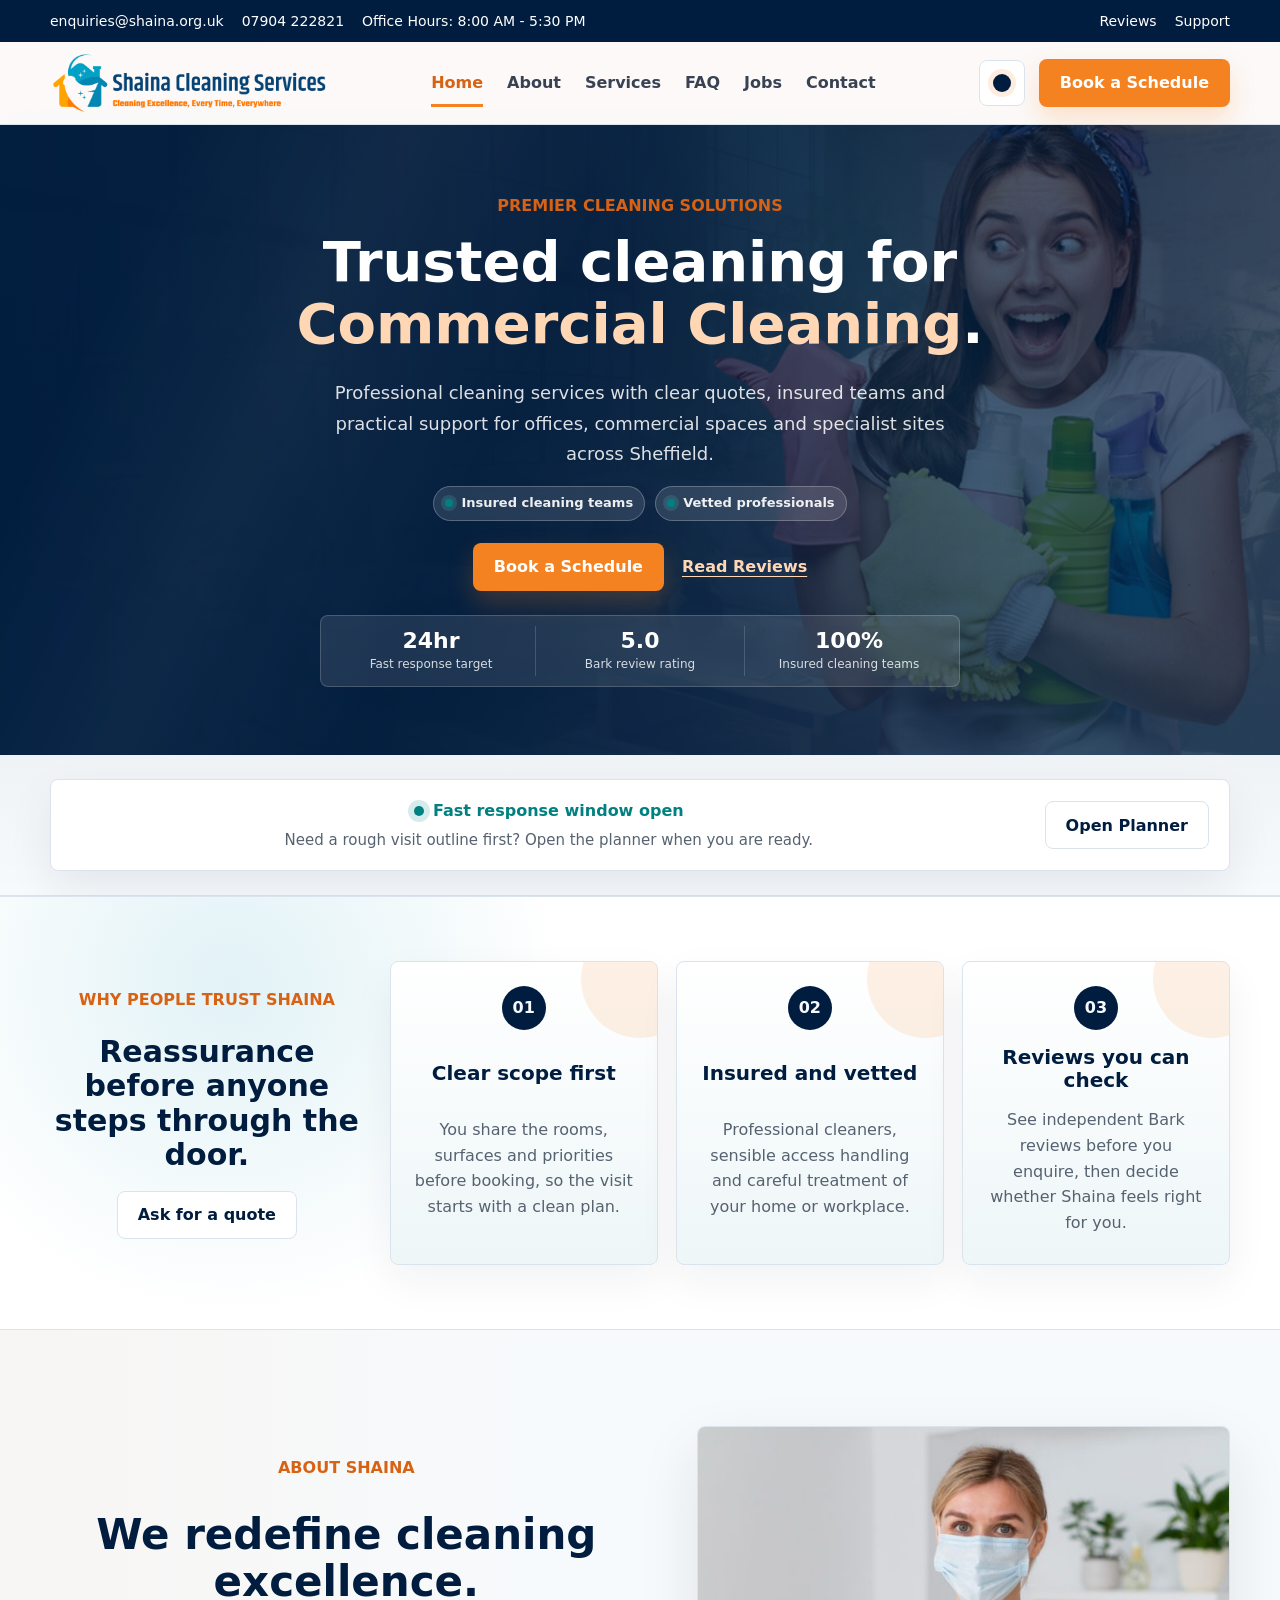
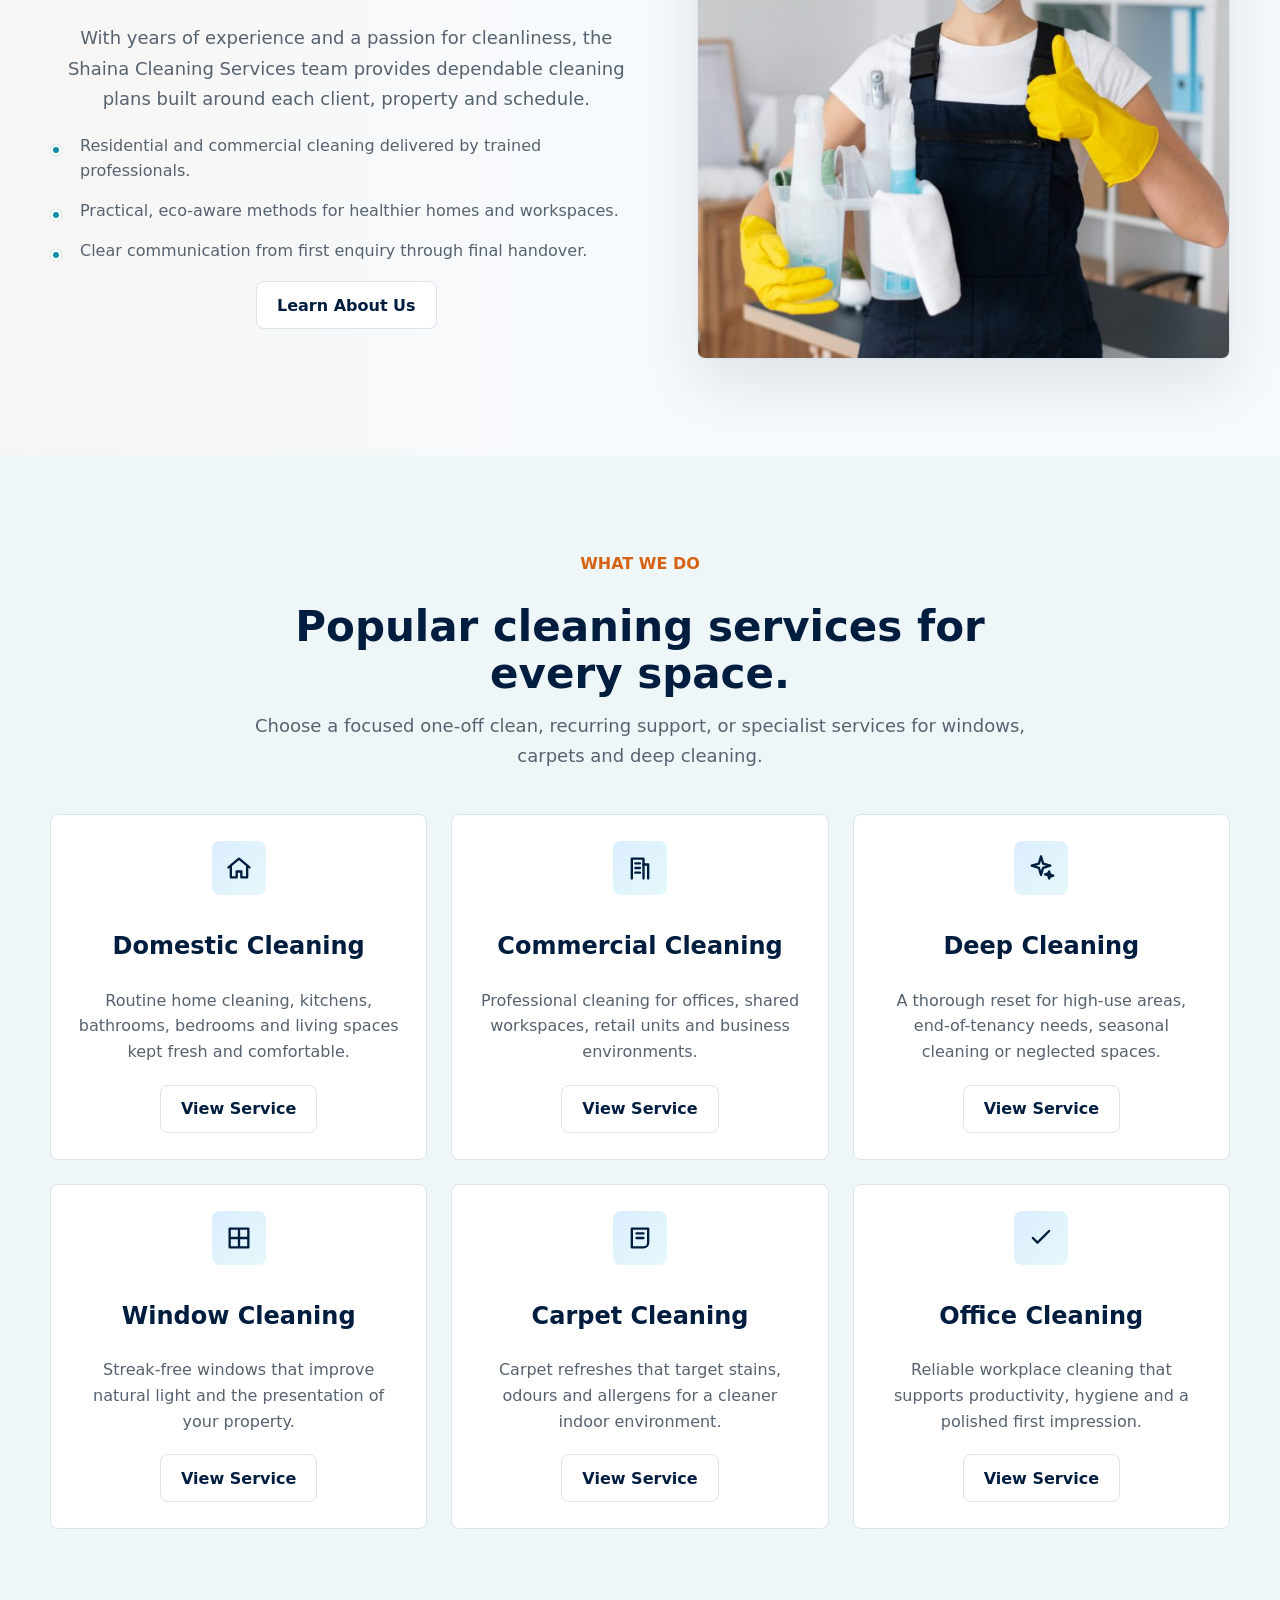
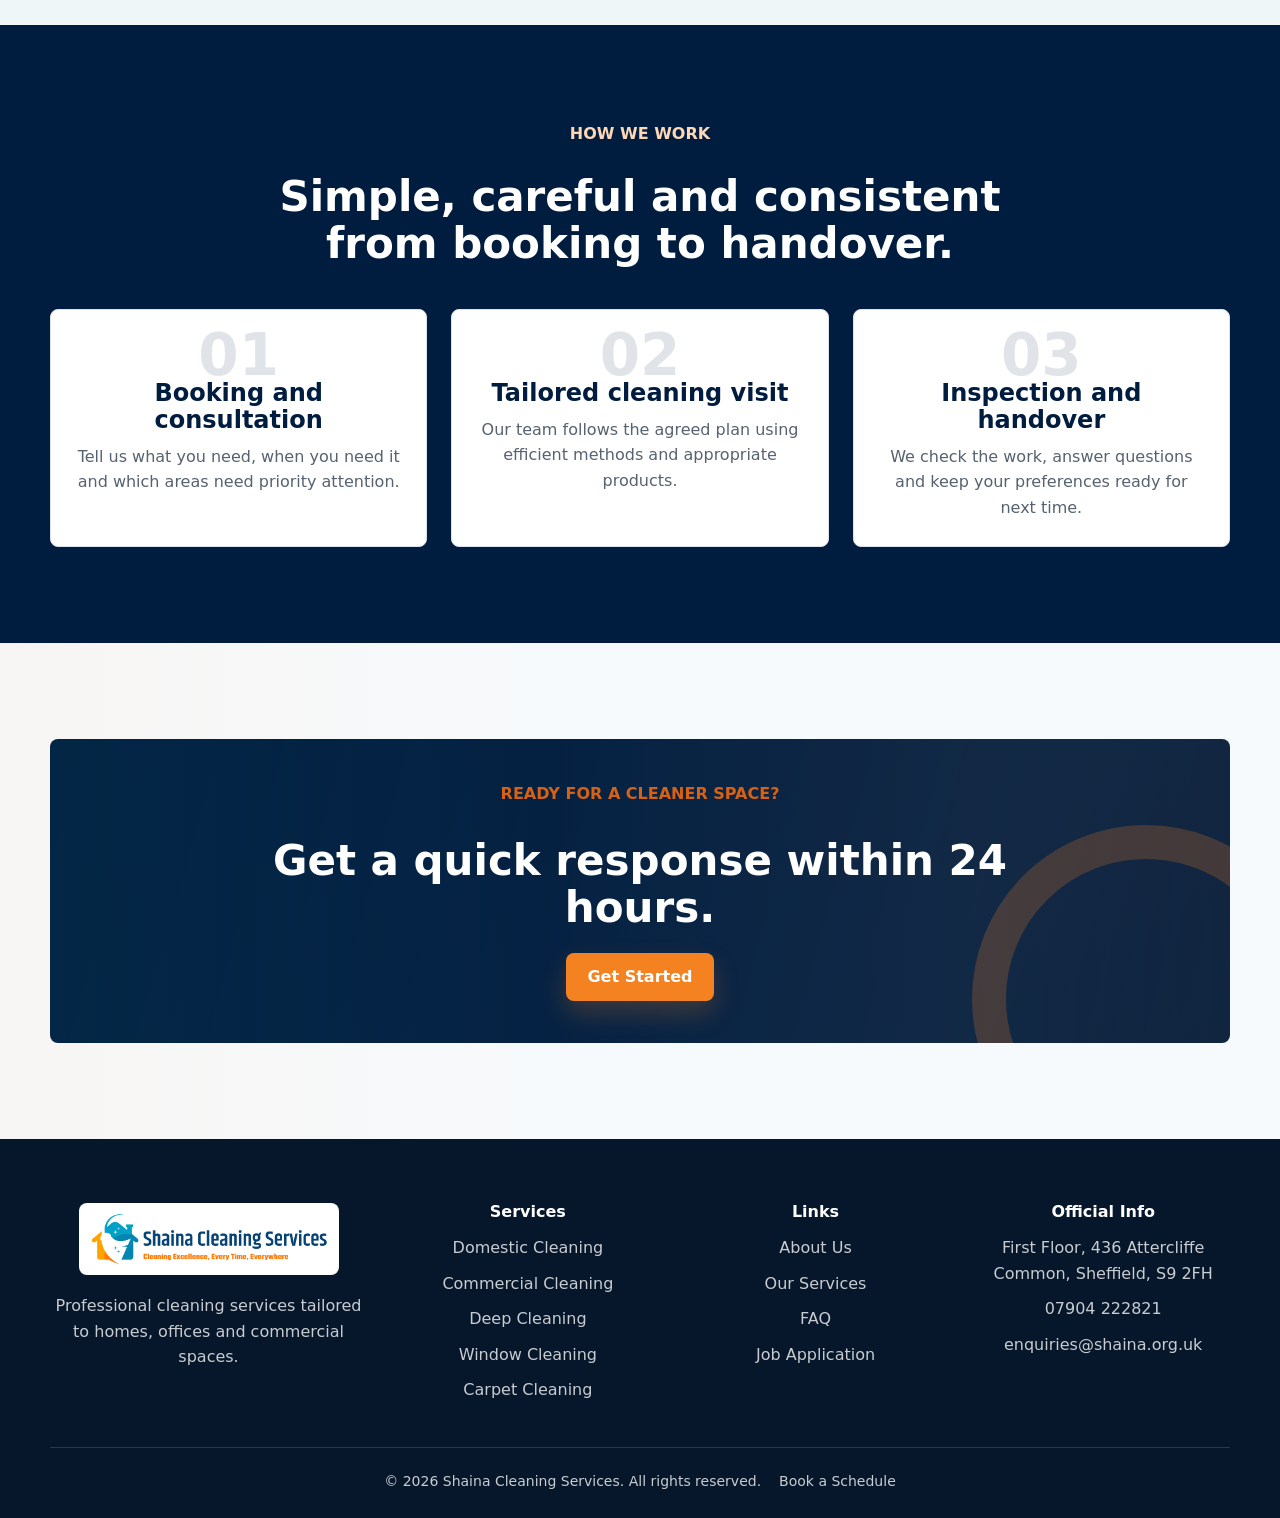
==== index.html @ a5ba9963 "Update homepage copy and theme default" ====
<!doctype html>
<html lang="en">
  <head>
    <meta charset="utf-8">
    <meta name="viewport" content="width=device-width, initial-scale=1">
    <title>Shaina Cleaning Services | Cleaning Excellence, Every Time</title>
    <meta name="description" content="Professional residential and commercial cleaning services in Sheffield, including domestic, deep, carpet, window and office cleaning.">
    <link rel="icon" href="assets/img/shaina-logo.png">
    <link rel="stylesheet" href="assets/css/styles.css?v=13">
  </head>
  <body>
    <a class="skip-link" href="#main">Skip to content</a>
    <div class="scroll-progress" data-scroll-progress aria-hidden="true"></div>

    <div class="site-topbar">
      <div class="container topbar-inner">
        <ul class="topbar-list" aria-label="Contact details">
          <li><a href="mailto:enquiries@shaina.org.uk">enquiries@shaina.org.uk</a></li>
          <li><a href="tel:+447904222821">07904 222821</a></li>
          <li>Office Hours: 8:00 AM - 5:30 PM</li>
        </ul>
        <ul class="topbar-list" aria-label="Helpful links">
          <li><a href="https://www.bark.com/en/gb/company/shaina-cleaning-service/klVMV/?show_reviews=true">Reviews</a></li>
          <li><a href="contact.html#booking">Support</a></li>
        </ul>
      </div>
    </div>

    <header class="site-header">
      <div class="container nav-shell">
        <a class="brand" href="index.html" aria-label="Shaina Cleaning Services home">
          <img src="assets/img/shaina-logo.png" width="1600" height="347" alt="Shaina Cleaning Services">
        </a>
        <nav aria-label="Primary navigation">
          <ul class="nav-links">
            <li><a class="nav-link" data-nav-link href="index.html">Home</a></li>
            <li><a class="nav-link" data-nav-link href="about.html">About</a></li>
            <li><a class="nav-link" data-nav-link href="services.html">Services</a></li>
            <li><a class="nav-link" data-nav-link href="faq.html">FAQ</a></li>
            <li><a class="nav-link" data-nav-link href="job-application.html">Jobs</a></li>
            <li><a class="nav-link" data-nav-link href="contact.html">Contact</a></li>
          </ul>
        </nav>
        <div class="nav-actions">
          <button class="theme-toggle" type="button" data-theme-toggle aria-label="Use dark mode" aria-pressed="false"></button>
          <a class="button button-primary" href="contact.html#booking">Book a Schedule</a>
          <button class="menu-toggle" type="button" data-menu-toggle aria-expanded="false" aria-controls="mobile-nav" aria-label="Open menu">
            <span class="menu-lines" aria-hidden="true"></span>
          </button>
        </div>
      </div>
      <div class="mobile-panel" id="mobile-nav" data-mobile-panel>
        <div class="container">
          <nav aria-label="Mobile navigation">
            <a class="nav-link" data-nav-link href="index.html">Home</a>
            <a class="nav-link" data-nav-link href="about.html">About</a>
            <a class="nav-link" data-nav-link href="services.html">Services</a>
            <a class="nav-link" data-nav-link href="faq.html">FAQ</a>
            <a class="nav-link" data-nav-link href="job-application.html">Jobs</a>
            <a class="nav-link" data-nav-link href="contact.html">Contact</a>
            <button class="theme-toggle" type="button" data-theme-toggle aria-label="Use dark mode" aria-pressed="false"></button>
            <a class="button button-primary button-full" href="contact.html#booking">Book a Schedule</a>
          </nav>
        </div>
      </div>
    </header>

    <main id="main">
      <section class="hero">
        <div class="hero-media" aria-hidden="true">
          <img src="assets/img/hero-cleaning.png" width="1000" height="667" alt="">
        </div>
        <div class="container">
          <div class="hero-content" data-reveal>
            <p class="eyebrow">Premier cleaning solutions</p>
            <h1>Trusted cleaning for <span class="rotating-line"><span class="rotating-word" data-rotating-word>Offices</span>.</span></h1>
            <p class="lead">Professional cleaning services with clear quotes, insured teams and practical support for offices, commercial spaces and specialist sites across Sheffield.</p>
            <div class="trust-chips" aria-label="Trust highlights">
              <span>Insured cleaning teams</span>
              <span>Vetted professionals</span>
              <span>Local Sheffield office</span>
            </div>
            <div class="hero-actions">
              <a class="button button-primary" href="contact.html#booking">Book a Schedule</a>
              <a class="button button-outline" href="https://www.bark.com/en/gb/company/shaina-cleaning-service/klVMV/?show_reviews=true">Read Reviews</a>
            </div>
            <div class="hero-metrics" aria-label="Shaina highlights">
              <div class="metric">
                <strong data-count-to="24" data-count-suffix="hr">24hr</strong>
                <span>Fast response target</span>
              </div>
              <div class="metric">
                <strong data-count-to="5" data-count-decimals="1">5.0</strong>
                <span>Bark review rating</span>
              </div>
              <div class="metric">
                <strong data-count-to="100" data-count-suffix="%">100%</strong>
                <span>Insured cleaning teams</span>
              </div>
            </div>
          </div>
        </div>
      </section>

      <section class="availability-strip" aria-label="Live availability">
        <div class="container">
          <div class="availability-card">
            <div class="availability-copy">
              <strong class="live-badge">Fast response window open</strong>
              <p>Need a rough visit outline first? Open the planner when you are ready.</p>
            </div>
            <button class="button button-secondary availability-action" type="button" data-planner-open>Open Planner</button>
          </div>
        </div>
      </section>

      <div class="planner-overlay" data-planner-overlay hidden></div>
      <aside class="planner-drawer" data-planner-panel hidden aria-label="Cleaning plan estimator" aria-modal="true" role="dialog">
        <div class="planner-drawer-header">
          <div>
            <p class="eyebrow">Planning drawer</p>
            <h2>Build your cleaning plan</h2>
          </div>
          <button class="planner-close" type="button" data-planner-close aria-label="Close planner"></button>
        </div>
        <p class="lead">Adjust the options and get an instant visit outline before sending a quote request.</p>
        <div class="planner-card" data-estimator>
          <div class="planner-form">
            <div class="planner-row">
              <label for="hero-plan-service">Service</label>
              <select id="hero-plan-service" data-plan-service>
                <option value="domestic">Domestic cleaning</option>
                <option value="commercial">Commercial cleaning</option>
                <option value="deep">Deep cleaning</option>
                <option value="carpet">Carpet cleaning</option>
                <option value="window">Window cleaning</option>
              </select>
            </div>
            <div class="planner-row">
              <label for="hero-plan-property">Property</label>
              <select id="hero-plan-property" data-plan-property>
                <option value="home">Home</option>
                <option value="office">Office</option>
                <option value="commercial">Commercial site</option>
              </select>
            </div>
            <div class="planner-row">
              <div class="range-line">
                <label for="hero-plan-rooms">Rooms or zones</label>
                <output data-plan-room-output for="hero-plan-rooms">4</output>
              </div>
              <input id="hero-plan-rooms" data-plan-rooms type="range" min="1" max="12" value="4">
            </div>
            <div class="planner-row">
              <label for="hero-plan-frequency">Frequency</label>
              <select id="hero-plan-frequency" data-plan-frequency>
                <option value="one-off">One-off</option>
                <option value="weekly">Weekly</option>
                <option value="fortnightly">Fortnightly</option>
                <option value="monthly">Monthly</option>
              </select>
            </div>
          </div>
          <div class="planner-output" data-plan-output>
            <strong data-plan-title>Domestic reset</strong>
            <span data-plan-time>4 hour visit</span>
            <span data-plan-team>1 cleaner recommended</span>
            <div class="planner-tags" data-plan-tags></div>
          </div>
        </div>
        <a class="button button-primary button-full" href="contact.html#booking">Use This Plan</a>
      </aside>

      <section class="section-tight confidence-band" aria-label="Service confidence">
        <div class="container confidence-grid">
          <div class="confidence-intro">
            <p class="eyebrow">Why people trust Shaina</p>
            <h2>Reassurance before anyone steps through the door.</h2>
            <a class="button button-secondary" href="contact.html#booking">Ask for a quote</a>
          </div>
          <article class="confidence-card">
            <span>01</span>
            <h3>Clear scope first</h3>
            <p>You share the rooms, surfaces and priorities before booking, so the visit starts with a clean plan.</p>
          </article>
          <article class="confidence-card">
            <span>02</span>
            <h3>Insured and vetted</h3>
            <p>Professional cleaners, sensible access handling and careful treatment of your home or workplace.</p>
          </article>
          <article class="confidence-card">
            <span>03</span>
            <h3>Reviews you can check</h3>
            <p>See independent Bark reviews before you enquire, then decide whether Shaina feels right for you.</p>
          </article>
        </div>
      </section>

      <section class="section">
        <div class="container split">
          <div class="stack" data-reveal>
            <p class="eyebrow">About Shaina</p>
            <h2>We redefine cleaning excellence.</h2>
            <p class="lead">With years of experience and a passion for cleanliness, the Shaina Cleaning Services team provides dependable cleaning plans built around each client, property and schedule.</p>
            <ul class="content-list">
              <li>Residential and commercial cleaning delivered by trained professionals.</li>
              <li>Practical, eco-aware methods for healthier homes and workspaces.</li>
              <li>Clear communication from first enquiry through final handover.</li>
            </ul>
            <div>
              <a class="button button-secondary" href="about.html">Learn About Us</a>
            </div>
          </div>
          <div class="media-frame" data-reveal>
            <img src="assets/img/office-cleaning.png" width="650" height="650" loading="lazy" alt="Professional cleaner preparing a bright office space">
          </div>
        </div>
      </section>

      <section class="section surface-muted" id="services">
        <div class="container">
          <div class="section-heading center" data-reveal>
            <p class="eyebrow">What we do</p>
            <h2>Popular cleaning services for every space.</h2>
            <p class="lead">Choose a focused one-off clean, recurring support, or specialist services for windows, carpets and deep cleaning.</p>
          </div>
          <div class="grid grid-3">
            <article class="card service-card" data-reveal>
              <span class="icon-tile" aria-hidden="true"><svg><use href="assets/img/icons.svg#icon-home"></use></svg></span>
              <h3>Domestic Cleaning</h3>
              <p>Routine home cleaning, kitchens, bathrooms, bedrooms and living spaces kept fresh and comfortable.</p>
              <a class="button button-secondary" href="services.html#domestic">View Service</a>
            </article>
            <article class="card service-card" data-reveal>
              <span class="icon-tile" aria-hidden="true"><svg><use href="assets/img/icons.svg#icon-office"></use></svg></span>
              <h3>Commercial Cleaning</h3>
              <p>Professional cleaning for offices, shared workspaces, retail units and business environments.</p>
              <a class="button button-secondary" href="services.html#commercial">View Service</a>
            </article>
            <article class="card service-card" data-reveal>
              <span class="icon-tile" aria-hidden="true"><svg><use href="assets/img/icons.svg#icon-spark"></use></svg></span>
              <h3>Deep Cleaning</h3>
              <p>A thorough reset for high-use areas, end-of-tenancy needs, seasonal cleaning or neglected spaces.</p>
              <a class="button button-secondary" href="services.html#deep">View Service</a>
            </article>
            <article class="card service-card" data-reveal>
              <span class="icon-tile" aria-hidden="true"><svg><use href="assets/img/icons.svg#icon-window"></use></svg></span>
              <h3>Window Cleaning</h3>
              <p>Streak-free windows that improve natural light and the presentation of your property.</p>
              <a class="button button-secondary" href="services.html#window">View Service</a>
            </article>
            <article class="card service-card" data-reveal>
              <span class="icon-tile" aria-hidden="true"><svg><use href="assets/img/icons.svg#icon-carpet"></use></svg></span>
              <h3>Carpet Cleaning</h3>
              <p>Carpet refreshes that target stains, odours and allergens for a cleaner indoor environment.</p>
              <a class="button button-secondary" href="services.html#carpet">View Service</a>
            </article>
            <article class="card service-card" data-reveal>
              <span class="icon-tile" aria-hidden="true"><svg><use href="assets/img/icons.svg#icon-check"></use></svg></span>
              <h3>Office Cleaning</h3>
              <p>Reliable workplace cleaning that supports productivity, hygiene and a polished first impression.</p>
              <a class="button button-secondary" href="services.html#office">View Service</a>
            </article>
          </div>
        </div>
      </section>

      <section class="section surface-navy">
        <div class="container">
          <div class="section-heading" data-reveal>
            <p class="eyebrow">How we work</p>
            <h2>Simple, careful and consistent from booking to handover.</h2>
          </div>
          <div class="grid grid-3 steps">
            <article class="card step" data-reveal>
              <h3>Booking and consultation</h3>
              <p>Tell us what you need, when you need it and which areas need priority attention.</p>
            </article>
            <article class="card step" data-reveal>
              <h3>Tailored cleaning visit</h3>
              <p>Our team follows the agreed plan using efficient methods and appropriate products.</p>
            </article>
            <article class="card step" data-reveal>
              <h3>Inspection and handover</h3>
              <p>We check the work, answer questions and keep your preferences ready for next time.</p>
            </article>
          </div>
        </div>
      </section>

      <section class="section">
        <div class="container">
          <div class="cta-strip" data-reveal>
            <div class="cta-content">
              <div class="stack">
                <p class="eyebrow">Ready for a cleaner space?</p>
                <h2>Get a quick response within 24 hours.</h2>
              </div>
              <a class="button button-primary" href="contact.html#booking">Get Started</a>
            </div>
          </div>
        </div>
      </section>
    </main>

    <footer class="site-footer">
      <div class="container">
        <div class="footer-grid">
          <div>
            <img class="footer-logo" src="assets/img/shaina-logo.png" width="1600" height="347" loading="lazy" alt="Shaina Cleaning Services">
            <p>Professional cleaning services tailored to homes, offices and commercial spaces.</p>
          </div>
          <div>
            <h2 class="footer-title">Services</h2>
            <ul class="footer-list">
              <li><a href="services.html#domestic">Domestic Cleaning</a></li>
              <li><a href="services.html#commercial">Commercial Cleaning</a></li>
              <li><a href="services.html#deep">Deep Cleaning</a></li>
              <li><a href="services.html#window">Window Cleaning</a></li>
              <li><a href="services.html#carpet">Carpet Cleaning</a></li>
            </ul>
          </div>
          <div>
            <h2 class="footer-title">Links</h2>
            <ul class="footer-list">
              <li><a href="about.html">About Us</a></li>
              <li><a href="services.html">Our Services</a></li>
              <li><a href="faq.html">FAQ</a></li>
              <li><a href="job-application.html">Job Application</a></li>
            </ul>
          </div>
          <div>
            <h2 class="footer-title">Official Info</h2>
            <ul class="footer-list">
              <li>First Floor, 436 Attercliffe Common, Sheffield, S9 2FH</li>
              <li><a href="tel:+447904222821">07904 222821</a></li>
              <li><a href="mailto:enquiries@shaina.org.uk">enquiries@shaina.org.uk</a></li>
            </ul>
          </div>
        </div>
        <div class="footer-bottom">
          <span>&copy; 2026 Shaina Cleaning Services. All rights reserved.</span>
          <a href="contact.html#booking">Book a Schedule</a>
        </div>
      </div>
    </footer>

    <script src="assets/js/main.js?v=9" defer></script>
  </body>
</html>
---- assets/css/styles.css ----
:root {
  --navy: #001d3f;
  --navy-soft: #0a3769;
  --ink: #1c1b1b;
  --muted: #566270;
  --line: #dbe4ec;
  --surface: #f7fafc;
  --surface-strong: #ffffff;
  --surface-muted: #eef6f8;
  --blue-tint: #dceeff;
  --teal: #0d8fa8;
  --teal-soft: #e5f8fa;
  --orange: #f58220;
  --orange-dark: #d86213;
  --orange-soft: #fff0e3;
  --success: #008080;
  --shadow: 0 24px 60px rgba(0, 29, 63, 0.1);
  --shadow-strong: 0 34px 90px rgba(0, 29, 63, 0.16);
  --max: 1180px;
  --radius: 8px;
  --header: 82px;
}

html[data-theme="dark"] {
  color-scheme: dark;
  --navy: #dbe8ff;
  --navy-soft: #9ec7ff;
  --ink: #eef4ff;
  --muted: #b7c3d3;
  --line: rgba(255, 255, 255, 0.16);
  --surface: #08111f;
  --surface-strong: #0f1b2d;
  --surface-muted: #101d31;
  --blue-tint: #183c61;
  --teal: #38c7dc;
  --teal-soft: rgba(56, 199, 220, 0.12);
  --orange: #ff963c;
  --orange-dark: #ffb067;
  --orange-soft: rgba(255, 150, 60, 0.12);
  --success: #4ad6ca;
  --shadow: 0 24px 70px rgba(0, 0, 0, 0.28);
  --shadow-strong: 0 34px 100px rgba(0, 0, 0, 0.42);
}

html[data-theme="dark"] .site-topbar,
html[data-theme="dark"] .surface-navy,
html[data-theme="dark"] .page-hero,
html[data-theme="dark"] .button:not(.button-primary):not(.button-outline):not(.button-secondary),
html[data-theme="dark"] .filter-button.is-active {
  background: #06172b;
  color: #fff;
}

html[data-theme="dark"] .nav-link {
  color: #c7d3e4;
}

* {
  box-sizing: border-box;
}

html {
  scroll-behavior: smooth;
}

body {
  margin: 0;
  background:
    linear-gradient(180deg, rgba(13, 143, 168, 0.07), transparent 320px),
    linear-gradient(90deg, rgba(245, 130, 32, 0.04), transparent 42%),
    var(--surface);
  color: var(--ink);
  font-family: Inter, ui-sans-serif, system-ui, -apple-system, BlinkMacSystemFont, "Segoe UI", sans-serif;
  font-size: 16px;
  line-height: 1.6;
}

body.menu-open {
  overflow: hidden;
}

img,
svg {
  display: block;
  max-width: 100%;
}

a {
  color: inherit;
  text-decoration: none;
}

button,
input,
select,
textarea {
  font: inherit;
}

:focus-visible {
  outline: 3px solid rgba(245, 130, 32, 0.55);
  outline-offset: 3px;
}

.skip-link {
  position: fixed;
  left: 18px;
  top: 14px;
  z-index: 1000;
  transform: translateY(-140%);
  background: var(--orange);
  color: #fff;
  padding: 10px 14px;
  border-radius: var(--radius);
  font-weight: 800;
}

.skip-link:focus {
  transform: translateY(0);
}

.scroll-progress {
  position: fixed;
  inset: 0 auto auto 0;
  z-index: 1100;
  width: 100%;
  height: 4px;
  background: linear-gradient(90deg, var(--orange), var(--teal));
  transform: scaleX(0);
  transform-origin: left center;
  pointer-events: none;
}

@keyframes ambient-drift {
  0% {
    transform: translate3d(-4%, -2%, 0) rotate(-1deg);
  }

  100% {
    transform: translate3d(4%, 2%, 0) rotate(1deg);
  }
}

@keyframes soft-scan {
  0% {
    background-position: 0 0, 0 0;
  }

  100% {
    background-position: 0 0, 100% 0;
  }
}

.container {
  width: min(100% - 40px, var(--max));
  margin-inline: auto;
}

.section {
  padding: 96px 0;
}

.section-tight {
  padding: 64px 0;
}

.surface-muted {
  background: var(--surface-muted);
}

.surface-navy {
  background: var(--navy);
  color: #fff;
}

.eyebrow {
  margin: 0 0 12px;
  color: var(--orange-dark);
  font-weight: 800;
  text-transform: uppercase;
}

.surface-navy .eyebrow {
  color: #ffd7b4;
}

h1,
h2,
h3,
h4 {
  margin: 0;
  color: var(--navy);
  font-family: "Hanken Grotesk", Inter, ui-sans-serif, system-ui, sans-serif;
  line-height: 1.12;
  letter-spacing: 0;
}

.surface-navy h1,
.surface-navy h2,
.surface-navy h3,
.surface-navy h4,
.hero h1 {
  color: #fff;
}

h1 {
  font-size: 56px;
  font-weight: 800;
}

h2 {
  font-size: 42px;
  font-weight: 800;
}

h3 {
  font-size: 24px;
  font-weight: 800;
}

h4 {
  font-size: 19px;
  font-weight: 800;
}

p {
  margin: 0;
}

.lead {
  color: var(--muted);
  font-size: 18px;
  line-height: 1.7;
}

.surface-navy .lead,
.hero .lead {
  color: rgba(255, 255, 255, 0.86);
}

.site-topbar {
  background: var(--navy);
  color: #fff;
  font-size: 14px;
}

.topbar-inner {
  display: flex;
  justify-content: space-between;
  gap: 20px;
  min-height: 42px;
  align-items: center;
}

.topbar-list {
  display: flex;
  flex-wrap: wrap;
  gap: 18px;
  padding: 0;
  margin: 0;
  list-style: none;
}

.topbar-list a {
  color: #fff;
}

.site-header {
  position: sticky;
  top: 0;
  z-index: 900;
  background: rgba(252, 249, 248, 0.96);
  border-bottom: 1px solid var(--line);
  backdrop-filter: blur(16px);
  transition: box-shadow 180ms ease, background 180ms ease;
}

html[data-theme="dark"] .site-header {
  background: rgba(8, 17, 31, 0.92);
}

.site-header.is-scrolled {
  box-shadow: 0 18px 45px rgba(0, 29, 63, 0.12);
}

.nav-shell {
  display: flex;
  align-items: center;
  justify-content: space-between;
  min-height: var(--header);
  gap: 22px;
}

.brand {
  display: flex;
  align-items: center;
  min-width: 0;
}

.brand img {
  width: 278px;
  height: auto;
}

.nav-links {
  display: flex;
  align-items: center;
  gap: 24px;
  list-style: none;
  margin: 0;
  padding: 0;
}

.nav-link {
  color: #384253;
  font-weight: 750;
  padding: 12px 0;
  border-bottom: 3px solid transparent;
  transition: color 180ms ease, border-color 180ms ease;
}

.nav-link:hover,
.nav-link[aria-current="page"] {
  color: var(--orange-dark);
  border-color: var(--orange);
}

.nav-actions {
  display: flex;
  align-items: center;
  gap: 14px;
}

.theme-toggle {
  position: relative;
  display: inline-grid;
  width: 46px;
  height: 46px;
  place-items: center;
  border: 1px solid var(--line);
  border-radius: var(--radius);
  background: var(--surface-strong);
  color: var(--navy);
  cursor: pointer;
}

.theme-toggle::before {
  content: "";
  width: 18px;
  height: 18px;
  border-radius: 50%;
  background: currentColor;
  box-shadow: 0 0 0 5px rgba(245, 130, 32, 0.14);
}

html[data-theme="dark"] .theme-toggle::before {
  width: 20px;
  height: 20px;
  background: transparent;
  box-shadow: inset -7px -5px 0 1px currentColor;
}

.menu-toggle {
  display: none;
  width: 46px;
  height: 46px;
  border: 1px solid var(--line);
  border-radius: var(--radius);
  background: var(--surface-strong);
  color: var(--navy);
  align-items: center;
  justify-content: center;
  cursor: pointer;
}

.menu-lines,
.menu-lines::before,
.menu-lines::after {
  display: block;
  width: 20px;
  height: 2px;
  background: currentColor;
  border-radius: 999px;
  transition: transform 180ms ease, opacity 180ms ease;
}

.menu-lines {
  position: relative;
}

.menu-lines::before,
.menu-lines::after {
  content: "";
  position: absolute;
  left: 0;
}

.menu-lines::before {
  top: -7px;
}

.menu-lines::after {
  top: 7px;
}

.menu-toggle[aria-expanded="true"] .menu-lines {
  transform: rotate(45deg);
}

.menu-toggle[aria-expanded="true"] .menu-lines::before {
  transform: translateY(7px) rotate(90deg);
}

.menu-toggle[aria-expanded="true"] .menu-lines::after {
  opacity: 0;
}

.mobile-panel {
  display: none;
  border-top: 1px solid var(--line);
  background: var(--surface-strong);
}

.mobile-panel.is-open {
  display: block;
}

.mobile-panel nav {
  display: grid;
  gap: 6px;
  padding: 18px 0 22px;
}

.mobile-panel .nav-link {
  padding: 12px 4px;
}

.button {
  display: inline-flex;
  min-height: 48px;
  align-items: center;
  justify-content: center;
  gap: 10px;
  padding: 12px 20px;
  border: 1px solid transparent;
  border-radius: var(--radius);
  background: var(--navy);
  color: #fff;
  font-weight: 850;
  line-height: 1.2;
  text-align: center;
  cursor: pointer;
  transition: transform 180ms ease, background 180ms ease, border-color 180ms ease, color 180ms ease;
  white-space: normal;
}

.button:hover {
  transform: translateY(-1px);
}

.button:active {
  transform: translateY(0);
}

.button-primary {
  background: var(--orange);
  color: #fff;
  box-shadow: 0 12px 26px rgba(245, 130, 32, 0.22);
}

.button-primary:hover {
  background: var(--orange-dark);
}

.button-outline {
  background: transparent;
  border-color: rgba(255, 255, 255, 0.5);
  color: #fff;
}

.button-outline:hover {
  background: #fff;
  color: var(--navy);
}

.button-secondary {
  background: var(--surface-strong);
  border-color: var(--line);
  color: var(--navy);
}

.button-secondary:hover {
  border-color: var(--orange);
  background: var(--orange-soft);
  color: var(--orange-dark);
}

.button-full {
  width: 100%;
}

.hero {
  position: relative;
  min-height: 590px;
  display: flex;
  align-items: center;
  overflow: hidden;
  color: #fff;
}

.hero::before {
  content: "";
  position: absolute;
  inset: -18%;
  z-index: 1;
  pointer-events: none;
  background:
    linear-gradient(115deg, transparent 22%, rgba(255, 255, 255, 0.055) 32%, transparent 43%),
    linear-gradient(62deg, transparent 54%, rgba(74, 214, 202, 0.07) 64%, transparent 75%);
  opacity: 0.78;
  mix-blend-mode: screen;
  animation: ambient-drift 18s ease-in-out infinite alternate;
}

.hero-layout {
  position: relative;
  z-index: 2;
  display: grid;
  grid-template-columns: minmax(0, 1fr) minmax(330px, 420px);
  gap: 44px;
  align-items: center;
}

.hero-media {
  position: absolute;
  inset: 0;
  z-index: 0;
}

.hero-media img {
  width: 100%;
  height: 100%;
  object-fit: cover;
}

.hero-media::after {
  content: "";
  position: absolute;
  inset: 0;
  background:
    linear-gradient(90deg, rgba(0, 29, 63, 0.92), rgba(0, 29, 63, 0.72), rgba(0, 29, 63, 0.6)),
    linear-gradient(180deg, rgba(0, 29, 63, 0.08), rgba(0, 29, 63, 0.42));
}

.hero-content {
  position: relative;
  z-index: 2;
  max-width: 690px;
  margin-inline: auto;
  padding: 68px 0;
  text-align: center;
}

.rotating-line {
  display: block;
  min-height: 1.12em;
}

.rotating-word {
  display: inline-block;
  min-width: 17ch;
  color: #ffd7b4;
  text-align: center;
  white-space: nowrap;
}

.hero h1 {
  min-height: 2.24em;
  margin-bottom: 22px;
}

.hero .lead {
  margin: 0 auto 24px;
  max-width: 620px;
}

.trust-chips {
  display: flex;
  flex-wrap: wrap;
  justify-content: center;
  gap: 10px;
  margin: -8px 0 22px;
}

.trust-chips span {
  display: inline-flex;
  align-items: center;
  gap: 8px;
  min-height: 34px;
  border: 1px solid rgba(255, 255, 255, 0.24);
  border-radius: 999px;
  background: rgba(255, 255, 255, 0.12);
  color: rgba(255, 255, 255, 0.92);
  padding: 6px 11px;
  font-size: 13px;
  font-weight: 850;
  backdrop-filter: blur(12px);
}

.trust-chips span::before {
  content: "";
  width: 8px;
  height: 8px;
  border-radius: 50%;
  background: var(--success);
  box-shadow: 0 0 0 4px rgba(74, 214, 202, 0.16);
}

.trust-chips span:nth-child(3) {
  display: none;
}

.hero-actions {
  display: flex;
  flex-wrap: wrap;
  align-items: center;
  justify-content: center;
  width: fit-content;
  max-width: 100%;
  margin-inline: auto;
  gap: 10px 18px;
}

.hero-actions .button-outline {
  width: auto;
  min-height: 48px;
  margin-inline: 0;
  border: 0;
  background: transparent;
  color: #ffd7b4;
  padding: 12px 0;
  text-decoration: underline;
  text-underline-offset: 4px;
}

.hero-actions .button-outline:hover {
  background: transparent;
  color: #fff;
}

.hero-metrics {
  display: flex;
  gap: 0;
  max-width: 640px;
  margin: 24px auto 0;
  border: 1px solid rgba(255, 255, 255, 0.18);
  border-radius: var(--radius);
  background: rgba(255, 255, 255, 0.1);
  padding: 10px 6px;
}

.metric {
  flex: 1 1 0;
  min-height: 0;
  border: 0;
  border-right: 1px solid rgba(255, 255, 255, 0.16);
  border-radius: 0;
  background: transparent;
  padding: 4px 10px;
  backdrop-filter: blur(12px);
  text-align: center;
}

.metric:last-child {
  border-right: 0;
}

.metric strong {
  display: block;
  color: #fff;
  font-size: 22px;
  line-height: 1;
}

.metric span {
  display: block;
  margin-top: 5px;
  color: rgba(255, 255, 255, 0.82);
  font-size: 12px;
  line-height: 1.3;
}

.planner-card {
  border: 1px solid rgba(255, 255, 255, 0.32);
  border-radius: 16px;
  background: rgba(255, 255, 255, 0.92);
  color: var(--ink);
  padding: 24px;
  box-shadow: var(--shadow-strong);
  backdrop-filter: blur(18px);
  text-align: left;
}

html[data-theme="dark"] .planner-card {
  background: rgba(15, 27, 45, 0.9);
}

.hero .planner-card {
  align-self: center;
}

.planner-card h2,
.planner-card h3 {
  color: var(--navy);
}

.planner-card .lead {
  color: var(--muted);
  font-size: 15px;
}

.planner-form {
  display: grid;
  gap: 14px;
  margin-top: 20px;
}

.planner-row {
  display: grid;
  gap: 8px;
}

.planner-row label {
  color: var(--navy);
  font-weight: 850;
}

.planner-row select,
.planner-row input[type="range"] {
  width: 100%;
}

.planner-row select {
  min-height: 48px;
  border: 1px solid var(--line);
  border-radius: var(--radius);
  background: var(--surface-strong);
  color: var(--ink);
  padding: 10px 12px;
}

.range-line {
  display: flex;
  align-items: center;
  justify-content: space-between;
  gap: 14px;
}

.range-line output {
  min-width: 46px;
  color: var(--orange-dark);
  font-weight: 900;
  text-align: right;
}

.planner-output {
  display: grid;
  gap: 10px;
  margin-top: 18px;
  border-radius: var(--radius);
  background: linear-gradient(135deg, rgba(0, 29, 63, 0.96), rgba(9, 50, 97, 0.96));
  color: #fff;
  padding: 18px;
}

.planner-output strong {
  font-size: 22px;
  line-height: 1.15;
}

.planner-output span {
  color: rgba(255, 255, 255, 0.8);
}

.planner-tags {
  display: flex;
  flex-wrap: wrap;
  gap: 8px;
  margin-top: 4px;
}

.planner-tag {
  display: inline-flex;
  border: 1px solid rgba(255, 255, 255, 0.22);
  border-radius: 999px;
  padding: 5px 9px;
  color: #fff;
  font-size: 13px;
  font-weight: 800;
}

.planner-overlay {
  position: fixed;
  inset: 0;
  z-index: 1190;
  background: rgba(0, 15, 34, 0.46);
  backdrop-filter: blur(8px);
}

.planner-drawer {
  position: fixed;
  top: 16px;
  right: 16px;
  bottom: 16px;
  z-index: 1200;
  display: grid;
  width: min(430px, calc(100vw - 32px));
  align-content: start;
  gap: 18px;
  overflow-y: auto;
  border: 1px solid var(--line);
  border-radius: 18px;
  background: var(--surface-strong);
  color: var(--ink);
  padding: 24px;
  box-shadow: var(--shadow-strong);
}

.planner-drawer-header {
  display: flex;
  justify-content: space-between;
  gap: 16px;
  align-items: start;
}

.planner-drawer .planner-card {
  border: 0;
  background: transparent;
  box-shadow: none;
  padding: 0;
  backdrop-filter: none;
}

.planner-drawer .lead {
  color: var(--muted);
  font-size: 16px;
}

.planner-close {
  position: relative;
  flex: 0 0 auto;
  width: 42px;
  height: 42px;
  border: 1px solid var(--line);
  border-radius: var(--radius);
  background: var(--surface-muted);
  color: var(--navy);
  cursor: pointer;
}

.planner-close::before,
.planner-close::after {
  content: "";
  position: absolute;
  left: 12px;
  top: 20px;
  width: 16px;
  height: 2px;
  border-radius: 999px;
  background: currentColor;
}

.planner-close::before {
  transform: rotate(45deg);
}

.planner-close::after {
  transform: rotate(-45deg);
}

body.planner-open {
  overflow: hidden;
}

.availability-strip {
  padding: 24px 0;
  border-bottom: 1px solid var(--line);
  background:
    linear-gradient(180deg, rgba(0, 29, 63, 0.03), transparent),
    var(--surface);
}

.availability-card {
  display: grid;
  grid-template-columns: minmax(0, 1fr) auto;
  align-items: center;
  justify-content: space-between;
  gap: 18px;
  border: 1px solid var(--line);
  border-radius: var(--radius);
  background: var(--surface-strong);
  padding: 18px 20px;
  box-shadow: 0 18px 45px rgba(0, 29, 63, 0.08);
  text-align: center;
}

.availability-copy {
  display: grid;
  justify-items: center;
  gap: 5px;
  min-width: 0;
}

.live-badge {
  display: inline-flex;
  align-items: center;
  gap: 9px;
  width: fit-content;
  color: var(--success);
  font-weight: 900;
}

.live-badge::before {
  content: "";
  width: 10px;
  height: 10px;
  border-radius: 50%;
  background: currentColor;
  box-shadow: 0 0 0 6px rgba(0, 128, 128, 0.16);
}

.availability-copy p {
  color: var(--muted);
  max-width: 560px;
  margin-inline: auto;
  font-size: 15px;
  line-height: 1.55;
}

.page-hero {
  position: relative;
  overflow: hidden;
  background: var(--navy);
  color: #fff;
  padding: 96px 0 84px;
}

.page-hero::before {
  content: "";
  position: absolute;
  inset: 0;
  z-index: 0;
  pointer-events: none;
  background:
    repeating-linear-gradient(90deg, transparent 0 52px, rgba(255, 255, 255, 0.026) 52px 53px),
    linear-gradient(110deg, transparent 18%, rgba(74, 214, 202, 0.09) 48%, transparent 76%);
  background-size: auto, 220% 100%;
  opacity: 0.8;
  animation: soft-scan 24s ease-in-out infinite alternate;
}

.page-hero::after {
  content: "";
  position: absolute;
  z-index: 0;
  right: -120px;
  top: 24px;
  width: 380px;
  height: 380px;
  border: 42px solid rgba(11, 148, 182, 0.2);
  border-radius: 50%;
}

.page-hero .container {
  position: relative;
  z-index: 1;
  max-width: 980px;
  display: grid;
  justify-items: center;
  text-align: center;
}

.page-hero h1 {
  margin-bottom: 18px;
  color: #fff;
}

.page-hero h2,
.page-hero h3,
.page-hero h4 {
  color: #fff;
}

.page-hero .lead {
  color: rgba(255, 255, 255, 0.86);
  max-width: 720px;
}

.crumbs {
  display: flex;
  flex-wrap: wrap;
  justify-content: center;
  gap: 8px;
  margin: 0 0 16px;
  color: rgba(255, 255, 255, 0.78);
  font-weight: 800;
}

.crumbs a {
  color: #fff;
}

.section-heading {
  display: grid;
  justify-items: center;
  gap: 14px;
  margin-bottom: 42px;
  margin-inline: auto;
  max-width: 780px;
  text-align: center;
}

.section-heading.center {
  text-align: center;
}

.grid {
  display: grid;
  gap: 24px;
}

.grid-2 {
  grid-template-columns: repeat(2, minmax(0, 1fr));
}

.grid-3 {
  grid-template-columns: repeat(3, minmax(0, 1fr));
}

.grid-4 {
  grid-template-columns: repeat(4, minmax(0, 1fr));
}

.split {
  display: grid;
  grid-template-columns: minmax(0, 1fr) minmax(320px, 0.9fr);
  gap: 54px;
  align-items: center;
}

.split.reverse {
  grid-template-columns: minmax(320px, 0.9fr) minmax(0, 1fr);
}

.stack {
  display: grid;
  gap: 18px;
}

.split > .stack {
  justify-items: center;
  max-width: 760px;
  margin-inline: auto;
  text-align: center;
}

.split > .stack .lead {
  max-width: 640px;
}

.content-list {
  display: grid;
  gap: 14px;
  justify-self: center;
  padding: 0;
  margin: 0;
  list-style: none;
  max-width: 620px;
  text-align: left;
}

.content-list li {
  position: relative;
  padding-left: 30px;
  color: var(--muted);
}

.content-list li::before {
  content: "";
  position: absolute;
  left: 0;
  top: 11px;
  width: 12px;
  height: 12px;
  border-radius: 50%;
  background: var(--teal);
  box-shadow: inset 0 0 0 3px #fff;
}

.card {
  height: 100%;
  border: 1px solid var(--line);
  border-radius: var(--radius);
  background: var(--surface-strong);
  padding: 26px;
  text-align: center;
  transition: transform 180ms ease, border-color 180ms ease, box-shadow 180ms ease;
}

.card:hover {
  transform: translateY(-3px);
  border-color: rgba(0, 29, 63, 0.34);
  box-shadow: var(--shadow);
}

html[data-theme="dark"] .card:hover {
  border-color: rgba(255, 255, 255, 0.28);
}

.icon-tile {
  display: inline-grid;
  width: 54px;
  height: 54px;
  place-items: center;
  margin: 0 auto 20px;
  border-radius: var(--radius);
  background: linear-gradient(135deg, var(--blue-tint), var(--teal-soft));
  color: var(--navy);
}

.icon-tile svg {
  width: 28px;
  height: 28px;
  stroke-width: 2;
}

.card h3 {
  margin-bottom: 10px;
}

.surface-navy .card h3,
.surface-navy .card h4 {
  color: var(--navy);
}

.card p {
  color: var(--muted);
  max-width: 36rem;
  margin-inline: auto;
}

.service-card {
  display: grid;
  gap: 18px;
}

.service-card .button {
  justify-self: center;
  margin-top: 2px;
}

.service-meta {
  display: flex;
  flex-wrap: wrap;
  justify-content: center;
  gap: 8px;
}

.pill {
  display: inline-flex;
  align-items: center;
  min-height: 30px;
  border-radius: 999px;
  background: var(--teal-soft);
  color: #075f76;
  padding: 5px 10px;
  font-size: 13px;
  font-weight: 800;
}

html[data-theme="dark"] .pill {
  background: rgba(56, 199, 220, 0.12);
  color: #9ae9f3;
}

.media-frame {
  overflow: hidden;
  border-radius: var(--radius);
  border: 1px solid var(--line);
  background: var(--surface-strong);
  box-shadow: var(--shadow);
}

.media-frame img {
  width: 100%;
  height: 100%;
  min-height: 360px;
  object-fit: cover;
}

.confidence-band {
  border-top: 1px solid var(--line);
  border-bottom: 1px solid var(--line);
  background:
    radial-gradient(circle at 18% 20%, rgba(11, 148, 182, 0.12), transparent 30%),
    var(--surface-strong);
}

.confidence-grid {
  display: grid;
  grid-template-columns: 1.2fr repeat(3, minmax(0, 1fr));
  gap: 18px;
  align-items: stretch;
}

.confidence-intro {
  display: grid;
  justify-items: center;
  align-content: center;
  gap: 10px;
  padding: 26px 8px 26px 0;
  text-align: center;
}

.confidence-intro .button {
  justify-self: center;
  margin-top: 8px;
}

.confidence-intro h2 {
  font-size: 30px;
  line-height: 1.15;
}

.confidence-card {
  position: relative;
  overflow: hidden;
  display: grid;
  justify-items: center;
  gap: 12px;
  border: 1px solid var(--line);
  border-radius: var(--radius);
  background: linear-gradient(180deg, var(--surface-strong), var(--surface-muted));
  padding: 24px;
  min-height: 190px;
  box-shadow: 0 16px 42px rgba(0, 29, 63, 0.06);
  text-align: center;
}

.confidence-card::after {
  content: "";
  position: absolute;
  right: -42px;
  top: -42px;
  width: 118px;
  height: 118px;
  border-radius: 50%;
  background: rgba(245, 130, 32, 0.12);
}

.confidence-card span {
  position: relative;
  z-index: 1;
  display: inline-flex;
  width: 44px;
  height: 44px;
  align-items: center;
  justify-content: center;
  border-radius: 50%;
  background: var(--navy);
  color: var(--surface);
  font-weight: 900;
}

.confidence-card h3,
.confidence-card p {
  position: relative;
  z-index: 1;
}

.confidence-card h3 {
  font-size: 20px;
}

.confidence-card p {
  color: var(--muted);
}

.steps {
  counter-reset: step;
}

.step {
  position: relative;
  padding-top: 70px;
}

.step::before {
  counter-increment: step;
  content: "0" counter(step);
  position: absolute;
  left: 50%;
  top: 16px;
  transform: translateX(-50%);
  color: rgba(0, 29, 63, 0.12);
  font-size: 58px;
  font-weight: 900;
  line-height: 1;
}

.filter-row {
  display: flex;
  flex-wrap: wrap;
  justify-content: center;
  gap: 10px;
  margin-bottom: 30px;
}

.dynamic-toolbar {
  display: grid;
  grid-template-columns: minmax(0, 1fr) auto;
  gap: 16px;
  align-items: center;
  max-width: 820px;
  margin: 0 auto 22px;
}

.search-input {
  width: 100%;
  min-height: 50px;
  border: 1px solid var(--line);
  border-radius: var(--radius);
  background: var(--surface-strong);
  color: var(--ink);
  padding: 12px 16px;
}

.dynamic-count {
  color: var(--muted);
  font-weight: 850;
  white-space: nowrap;
  text-align: center;
}

.filter-button {
  min-height: 44px;
  border: 1px solid var(--line);
  border-radius: 999px;
  background: var(--surface-strong);
  color: var(--navy);
  padding: 9px 16px;
  font-weight: 850;
  cursor: pointer;
}

.filter-button.is-active {
  border-color: var(--navy);
  background: var(--navy);
  color: var(--surface);
}

.empty-state {
  display: none;
  border: 1px dashed var(--line);
  border-radius: var(--radius);
  background: var(--surface-strong);
  color: var(--muted);
  padding: 24px;
  text-align: center;
  font-weight: 850;
}

.empty-state.is-visible {
  display: block;
}

.faq-list {
  display: grid;
  gap: 14px;
}

.faq-item {
  border: 1px solid var(--line);
  border-radius: var(--radius);
  background: var(--surface-strong);
  overflow: hidden;
  text-align: left;
}

.faq-item summary {
  display: flex;
  align-items: center;
  justify-content: space-between;
  gap: 18px;
  padding: 22px 24px;
  color: var(--navy);
  font-weight: 900;
  cursor: pointer;
  list-style: none;
}

.faq-item summary::-webkit-details-marker {
  display: none;
}

.faq-item summary::after {
  content: "+";
  flex: 0 0 auto;
  width: 30px;
  height: 30px;
  border-radius: 50%;
  display: grid;
  place-items: center;
  background: var(--blue-tint);
  color: var(--navy);
  font-size: 20px;
  line-height: 1;
}

.faq-item[open] summary::after {
  content: "-";
  background: var(--orange);
  color: #fff;
}

.faq-answer {
  padding: 0 24px 24px;
  color: var(--muted);
}

.form-shell {
  display: grid;
  gap: 18px;
  width: 100%;
  text-align: left;
}

.form-grid {
  display: grid;
  grid-template-columns: repeat(2, minmax(0, 1fr));
  gap: 18px;
}

.field {
  display: grid;
  gap: 8px;
}

.field-full {
  grid-column: 1 / -1;
}

.field label,
.fieldset-title {
  color: var(--navy);
  font-weight: 850;
  text-align: left;
}

.field input,
.field select,
.field textarea {
  width: 100%;
  min-height: 48px;
  border: 1px solid var(--line);
  border-radius: var(--radius);
  background: var(--surface-strong);
  color: var(--ink);
  padding: 12px 14px;
}

.field textarea {
  min-height: 132px;
  resize: vertical;
}

.field input:focus,
.field select:focus,
.field textarea:focus {
  border-color: var(--navy);
  box-shadow: 0 0 0 4px rgba(0, 29, 63, 0.08);
  outline: 0;
}

.choice-grid {
  display: grid;
  grid-template-columns: repeat(2, minmax(0, 1fr));
  gap: 10px;
}

.choice {
  display: flex;
  gap: 10px;
  align-items: flex-start;
  border: 1px solid var(--line);
  border-radius: var(--radius);
  background: var(--surface-strong);
  padding: 12px;
  color: var(--muted);
  font-weight: 700;
  text-align: left;
}

.choice input {
  width: 18px;
  height: 18px;
  margin-top: 3px;
  accent-color: var(--orange);
}

.form-message {
  display: none;
  border-radius: var(--radius);
  padding: 14px 16px;
  font-weight: 800;
}

.form-message.is-visible {
  display: block;
}

.form-message.success {
  background: #e7f8f6;
  color: #075f5f;
  border: 1px solid #9bdad5;
}

.form-message.error {
  background: #fff0ed;
  color: #9e2a13;
  border: 1px solid #ffc6b8;
}

.contact-card {
  overflow-wrap: anywhere;
}

.cta-strip {
  position: relative;
  overflow: hidden;
  border-radius: var(--radius);
  background: var(--navy);
  color: #fff;
  padding: 42px;
}

.cta-strip::before {
  content: "";
  position: absolute;
  inset: 0;
  pointer-events: none;
  background:
    linear-gradient(105deg, transparent 0%, rgba(255, 255, 255, 0.06) 44%, transparent 64%),
    linear-gradient(90deg, rgba(74, 214, 202, 0.08), transparent 42%, rgba(245, 130, 32, 0.08));
  background-size: 180% 100%, 100% 100%;
  opacity: 0.7;
  animation: soft-scan 20s ease-in-out infinite alternate;
}

html[data-theme="dark"] .cta-strip {
  background: #06172b;
}

.cta-strip h2 {
  color: #fff;
}

.cta-strip::after {
  content: "";
  position: absolute;
  right: -90px;
  bottom: -130px;
  width: 280px;
  height: 280px;
  border-radius: 50%;
  border: 34px solid rgba(245, 130, 32, 0.22);
}

.cta-content {
  position: relative;
  z-index: 1;
  display: grid;
  align-items: center;
  justify-items: center;
  gap: 22px;
  max-width: 780px;
  margin-inline: auto;
  text-align: center;
}

.site-footer {
  background: #06172b;
  color: rgba(255, 255, 255, 0.78);
  padding: 64px 0 26px;
  text-align: center;
}

.footer-grid {
  display: grid;
  grid-template-columns: 1.25fr repeat(3, minmax(0, 1fr));
  gap: 34px;
  align-items: start;
}

.footer-logo {
  width: 260px;
  max-width: 100%;
  height: auto;
  object-fit: contain;
  margin: 0 auto 18px;
  padding: 10px;
  border-radius: var(--radius);
  background: #fff;
}

.footer-title {
  color: #fff;
  font-size: 16px;
  margin-bottom: 14px;
}

.footer-list {
  display: grid;
  gap: 10px;
  margin: 0;
  padding: 0;
  list-style: none;
  justify-items: center;
}

.footer-list a:hover {
  color: #fff;
}

.footer-bottom {
  display: flex;
  justify-content: center;
  align-items: center;
  gap: 18px;
  margin-top: 44px;
  padding-top: 22px;
  border-top: 1px solid rgba(255, 255, 255, 0.14);
  font-size: 14px;
}

[data-reveal] {
  opacity: 1;
  transform: none;
  transition: opacity 500ms ease, transform 500ms ease;
}

[data-reveal].is-visible {
  opacity: 1;
  transform: translateY(0);
}

[hidden] {
  display: none !important;
}

@media (max-width: 1040px) {
  .brand img {
    width: 230px;
  }

  .nav-links {
    gap: 16px;
  }

  .grid-4 {
    grid-template-columns: repeat(2, minmax(0, 1fr));
  }

  .hero-layout {
    grid-template-columns: minmax(0, 1fr) minmax(300px, 360px);
    gap: 28px;
  }
}

@media (max-width: 900px) {
  :root {
    --header: 74px;
  }

  .site-topbar {
    display: none;
  }

  .container {
    width: min(100% - 32px, var(--max));
  }

  .nav-links,
  .nav-actions > .button {
    display: none;
  }

  .menu-toggle {
    display: inline-flex;
  }

  .brand img {
    width: 210px;
  }

  .section {
    padding: 70px 0;
  }

  .section-tight {
    padding: 50px 0;
  }

  h1 {
    font-size: 40px;
  }

  h2 {
    font-size: 32px;
  }

  .lead {
    font-size: 17px;
  }

  .hero {
    min-height: auto;
  }

  .hero-content {
    padding: 62px 0;
  }

  .hero-layout,
  .hero-metrics,
  .grid-2,
  .grid-3,
  .split,
  .split.reverse,
  .footer-grid {
    grid-template-columns: 1fr;
  }

  .confidence-grid {
    grid-template-columns: 1fr;
  }

  .confidence-intro {
    padding: 0;
  }

  .media-frame img {
    min-height: 300px;
  }

  .planner-card {
    margin-bottom: 54px;
  }

  .planner-drawer .planner-card {
    margin-bottom: 0;
  }

  .availability-card {
    align-items: flex-start;
    grid-template-columns: 1fr;
  }

  .cta-content,
  .footer-bottom {
    flex-direction: column;
    justify-content: center;
    text-align: center;
  }
}

@media (max-width: 620px) {
  .brand img {
    width: 178px;
  }

  .hero {
    min-height: auto;
  }

  .hero h1 {
    max-width: 340px;
    margin-inline: auto;
    margin-bottom: 16px;
    font-size: 36px;
  }

  .hero .eyebrow {
    margin-bottom: 10px;
    font-size: 12px;
  }

  .hero .lead {
    max-width: 330px;
    margin-bottom: 20px;
    font-size: 15px;
    line-height: 1.55;
  }

  .hero-actions,
  .cta-content .button,
  .hero-actions .button-primary {
    width: 100%;
  }

  .hero-actions {
    max-width: 340px;
    margin-inline: auto;
    gap: 10px;
  }

  .hero-actions .button-outline {
    width: auto;
    min-height: auto;
    margin-inline: auto;
    border: 0;
    background: transparent;
    color: #ffd7b4;
    padding: 2px 0;
    text-decoration: underline;
    text-underline-offset: 4px;
  }

  .dynamic-toolbar,
  .grid-4,
  .form-grid,
  .choice-grid {
    grid-template-columns: 1fr;
  }

  .hero-metrics {
    display: flex;
    grid-template-columns: none;
    gap: 0;
    margin-top: 20px;
    border: 1px solid rgba(255, 255, 255, 0.18);
    border-radius: var(--radius);
    background: rgba(255, 255, 255, 0.1);
    padding: 8px 4px;
  }

  .metric {
    flex: 1 1 0;
    min-height: 0;
    border: 0;
    border-right: 1px solid rgba(255, 255, 255, 0.16);
    background: transparent;
    padding: 4px 6px;
  }

  .metric:last-child {
    border-right: 0;
  }

  .metric strong {
    font-size: 18px;
  }

  .metric span {
    margin-top: 4px;
    font-size: 10px;
    line-height: 1.25;
  }

  .hero-content {
    padding: 38px 0 36px;
  }

  .trust-chips {
    justify-content: center;
    gap: 7px;
    margin-bottom: 18px;
  }

  .trust-chips span:nth-child(3) {
    display: none;
  }

  .trust-chips span {
    min-height: 30px;
    padding: 5px 9px;
    font-size: 11px;
  }

  .rotating-word {
    min-width: min(17ch, 100%);
  }

  .availability-strip {
    padding: 18px 0;
  }

  .availability-card {
    justify-items: center;
    gap: 16px;
    padding: 18px;
  }

  .availability-action {
    width: 100%;
  }

  .confidence-card {
    min-height: 0;
  }

  .planner-drawer {
    top: auto;
    left: 0;
    right: 0;
    bottom: 0;
    width: 100%;
    max-height: 88vh;
    border-radius: 18px 18px 0 0;
  }

  .page-hero {
    padding: 70px 0 64px;
  }

  .card {
    padding: 22px;
  }

  .cta-strip {
    padding: 28px;
  }

  .footer-logo {
    width: 220px;
  }

  .footer-grid {
    gap: 30px;
  }
}

@media (prefers-reduced-motion: reduce) {
  *,
  *::before,
  *::after {
    scroll-behavior: auto !important;
    transition-duration: 0.01ms !important;
    animation-duration: 0.01ms !important;
    animation-iteration-count: 1 !important;
  }

  [data-reveal] {
    opacity: 1;
    transform: none;
  }

  .hero::before,
  .page-hero::before,
  .cta-strip::before {
    animation: none !important;
  }
}
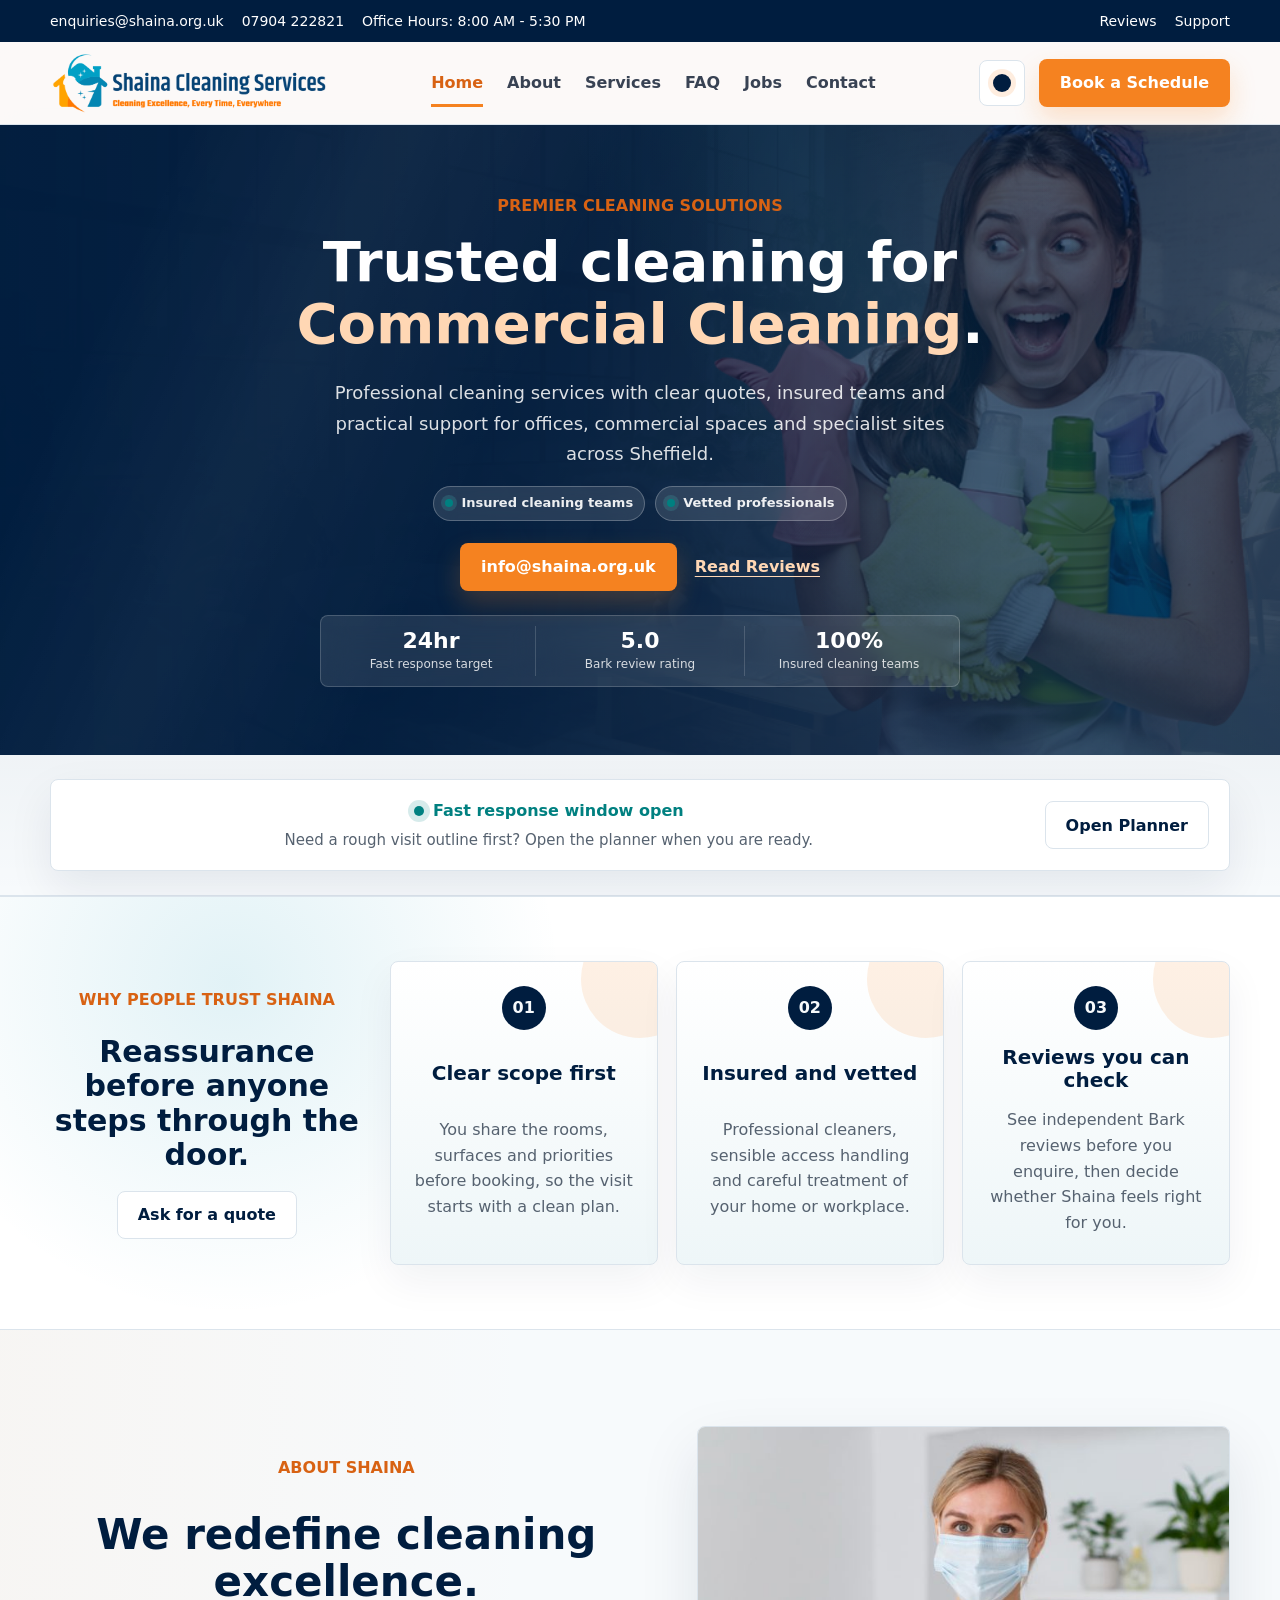
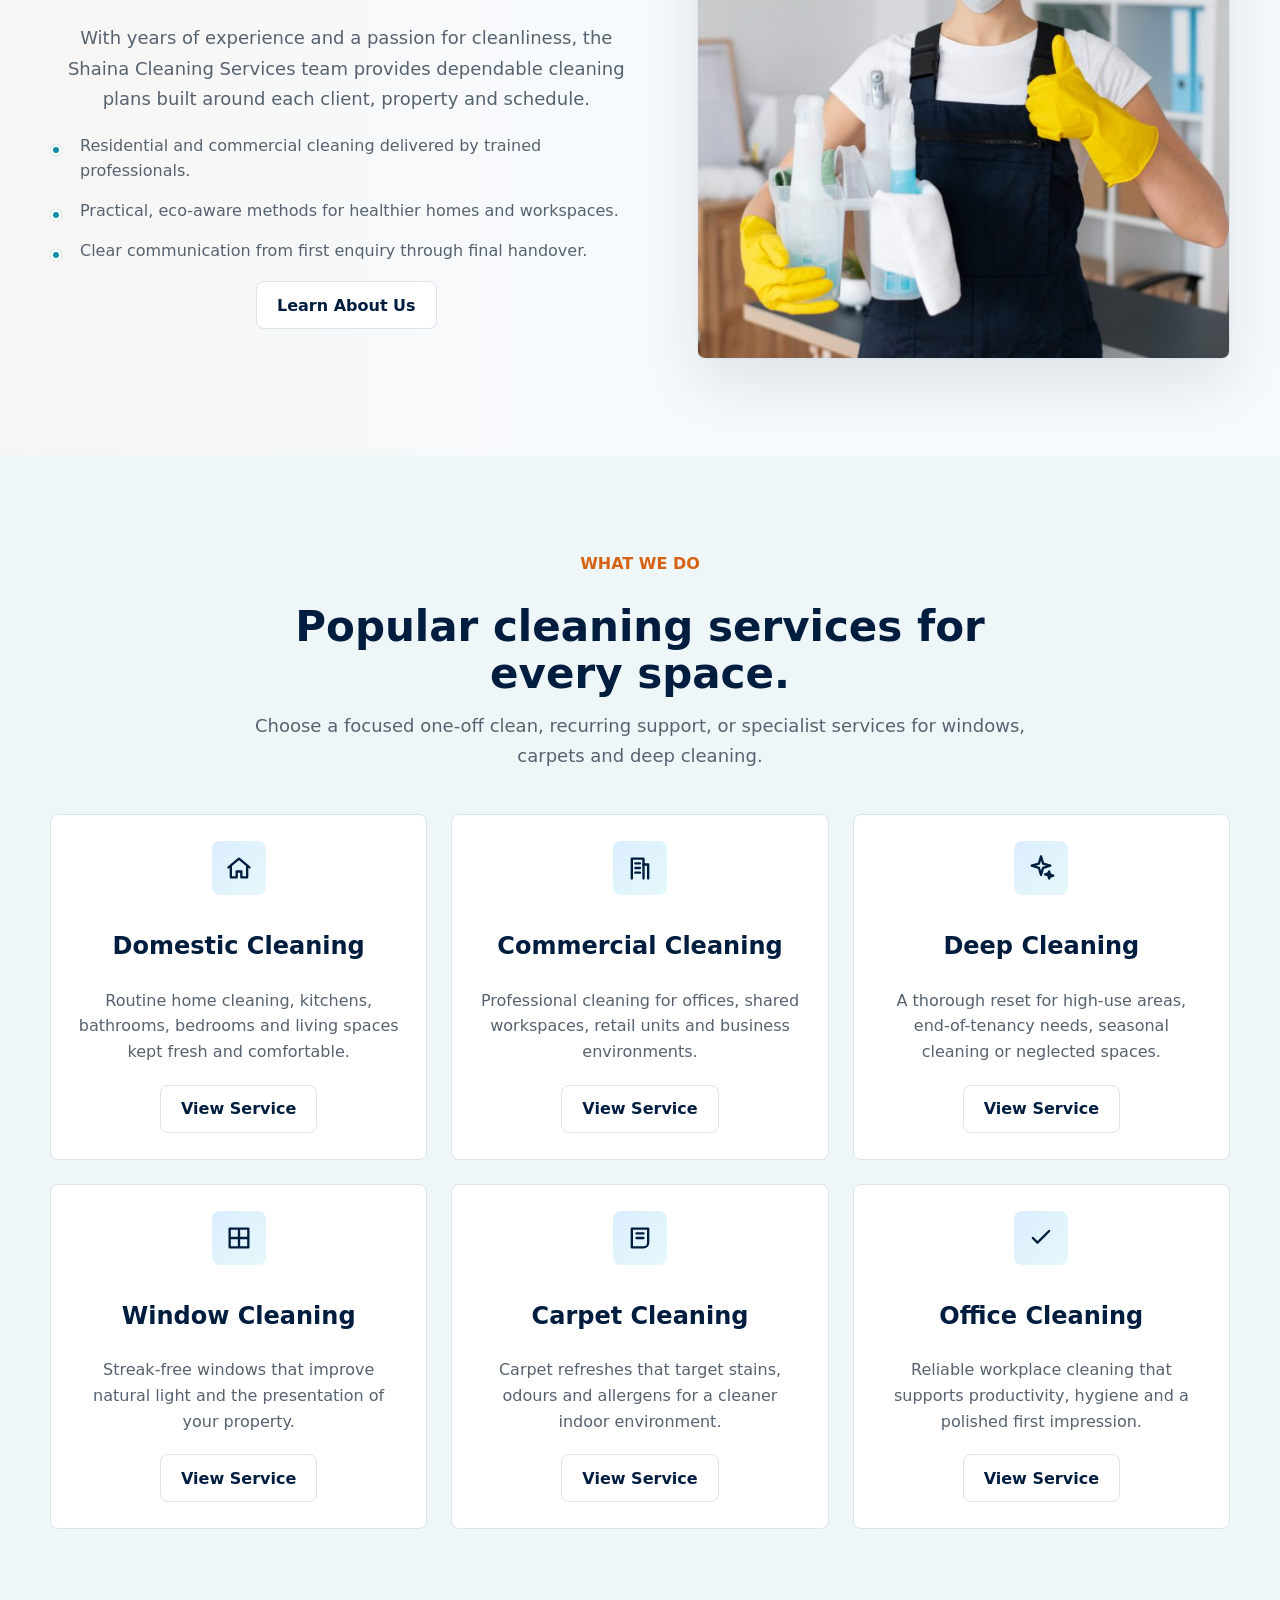
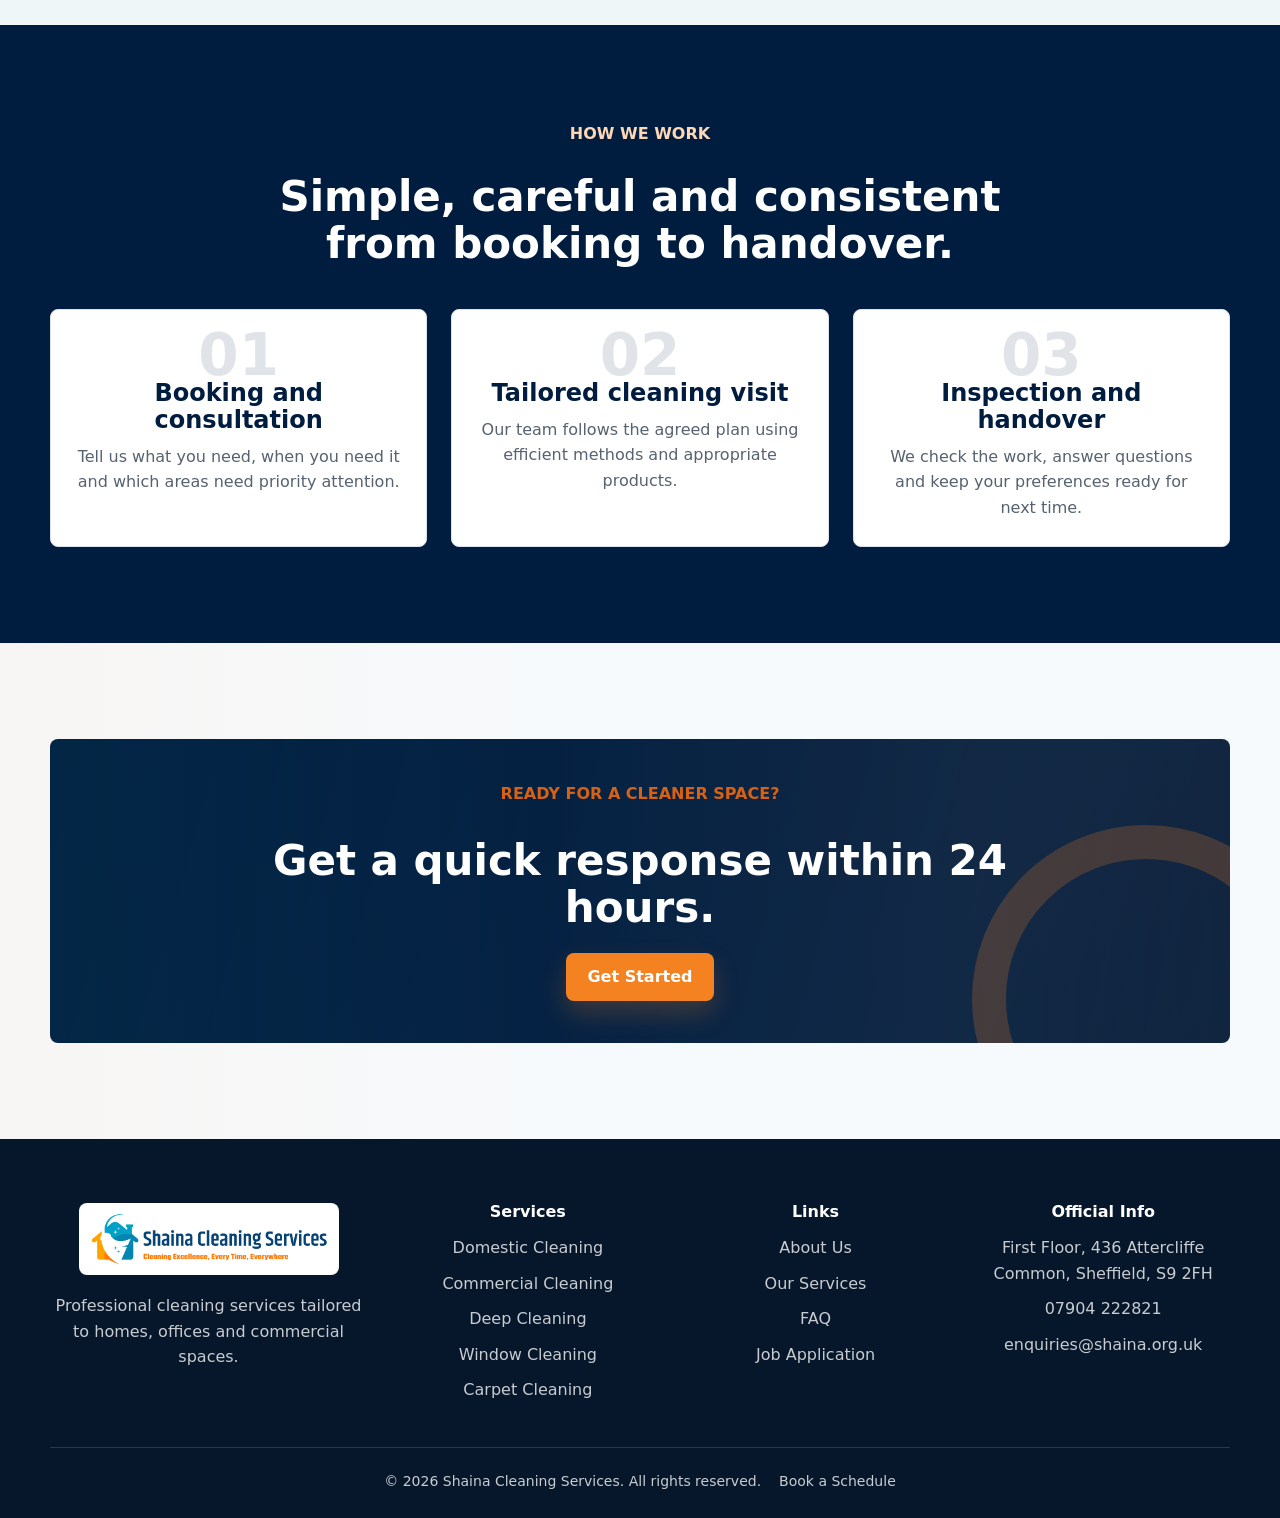
==== commit 2fed5d21: "Replace hero schedule CTA with email" ====
--- a/index.html
+++ b/index.html
@@ -6,7 +6,7 @@
     <title>Shaina Cleaning Services | Cleaning Excellence, Every Time</title>
     <meta name="description" content="Professional residential and commercial cleaning services in Sheffield, including domestic, deep, carpet, window and office cleaning.">
     <link rel="icon" href="assets/img/shaina-logo.png">
-    <link rel="stylesheet" href="assets/css/styles.css?v=13">
+    <link rel="stylesheet" href="assets/css/styles.css?v=17">
   </head>
   <body>
     <a class="skip-link" href="#main">Skip to content</a>
@@ -73,7 +73,7 @@
         <div class="container">
           <div class="hero-content" data-reveal>
             <p class="eyebrow">Premier cleaning solutions</p>
-            <h1>Trusted cleaning for <span class="rotating-line"><span class="rotating-word" data-rotating-word>Offices</span>.</span></h1>
+            <h1>Trusted cleaning <span class="hero-for">for</span> <span class="rotating-line"><span class="rotating-word" data-rotating-word>Offices</span><span class="rotating-punctuation">.</span></span></h1>
             <p class="lead">Professional cleaning services with clear quotes, insured teams and practical support for offices, commercial spaces and specialist sites across Sheffield.</p>
             <div class="trust-chips" aria-label="Trust highlights">
               <span>Insured cleaning teams</span>
@@ -81,7 +81,7 @@
               <span>Local Sheffield office</span>
             </div>
             <div class="hero-actions">
-              <a class="button button-primary" href="contact.html#booking">Book a Schedule</a>
+              <a class="button button-primary" href="mailto:info@shaina.org.uk">info@shaina.org.uk</a>
               <a class="button button-outline" href="https://www.bark.com/en/gb/company/shaina-cleaning-service/klVMV/?show_reviews=true">Read Reviews</a>
             </div>
             <div class="hero-metrics" aria-label="Shaina highlights">
--- a/assets/css/styles.css
+++ b/assets/css/styles.css
@@ -1787,7 +1787,7 @@
     max-width: 340px;
     margin-inline: auto;
     margin-bottom: 16px;
-    font-size: 36px;
+    font-size: 32px;
   }
 
   .hero .eyebrow {
@@ -1887,8 +1887,22 @@
     font-size: 11px;
   }
 
+  .hero-for::after {
+    content: ":";
+  }
+
+  .rotating-line {
+    font-size: 28px;
+    line-height: 1.08;
+    white-space: nowrap;
+  }
+
   .rotating-word {
-    min-width: min(17ch, 100%);
+    min-width: min(23ch, 100%);
+  }
+
+  .rotating-punctuation {
+    display: none;
   }
 
   .availability-strip {
@@ -1940,6 +1954,17 @@
   }
 }
 
+@media (max-width: 380px) {
+  .hero h1 {
+    max-width: 320px;
+    font-size: 28px;
+  }
+
+  .rotating-line {
+    font-size: 24px;
+  }
+}
+
 @media (prefers-reduced-motion: reduce) {
   *,
   *::before,
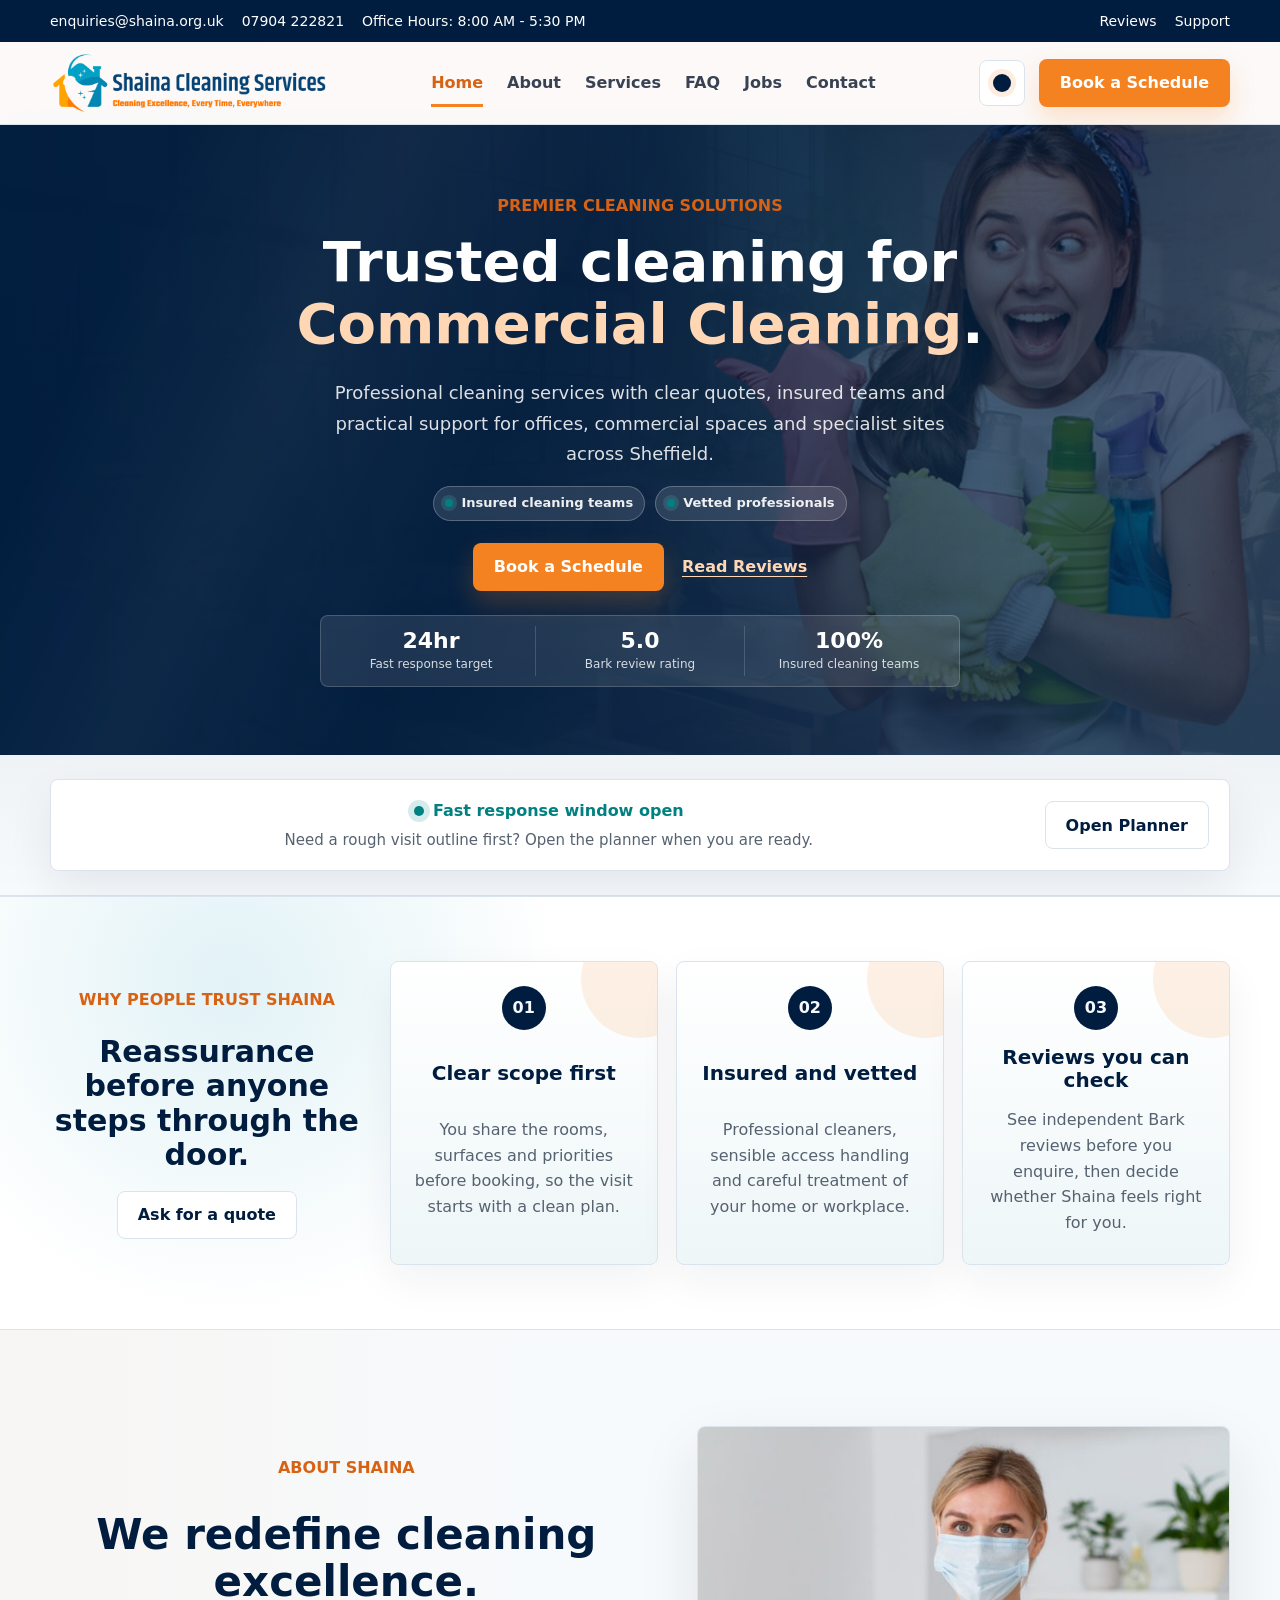
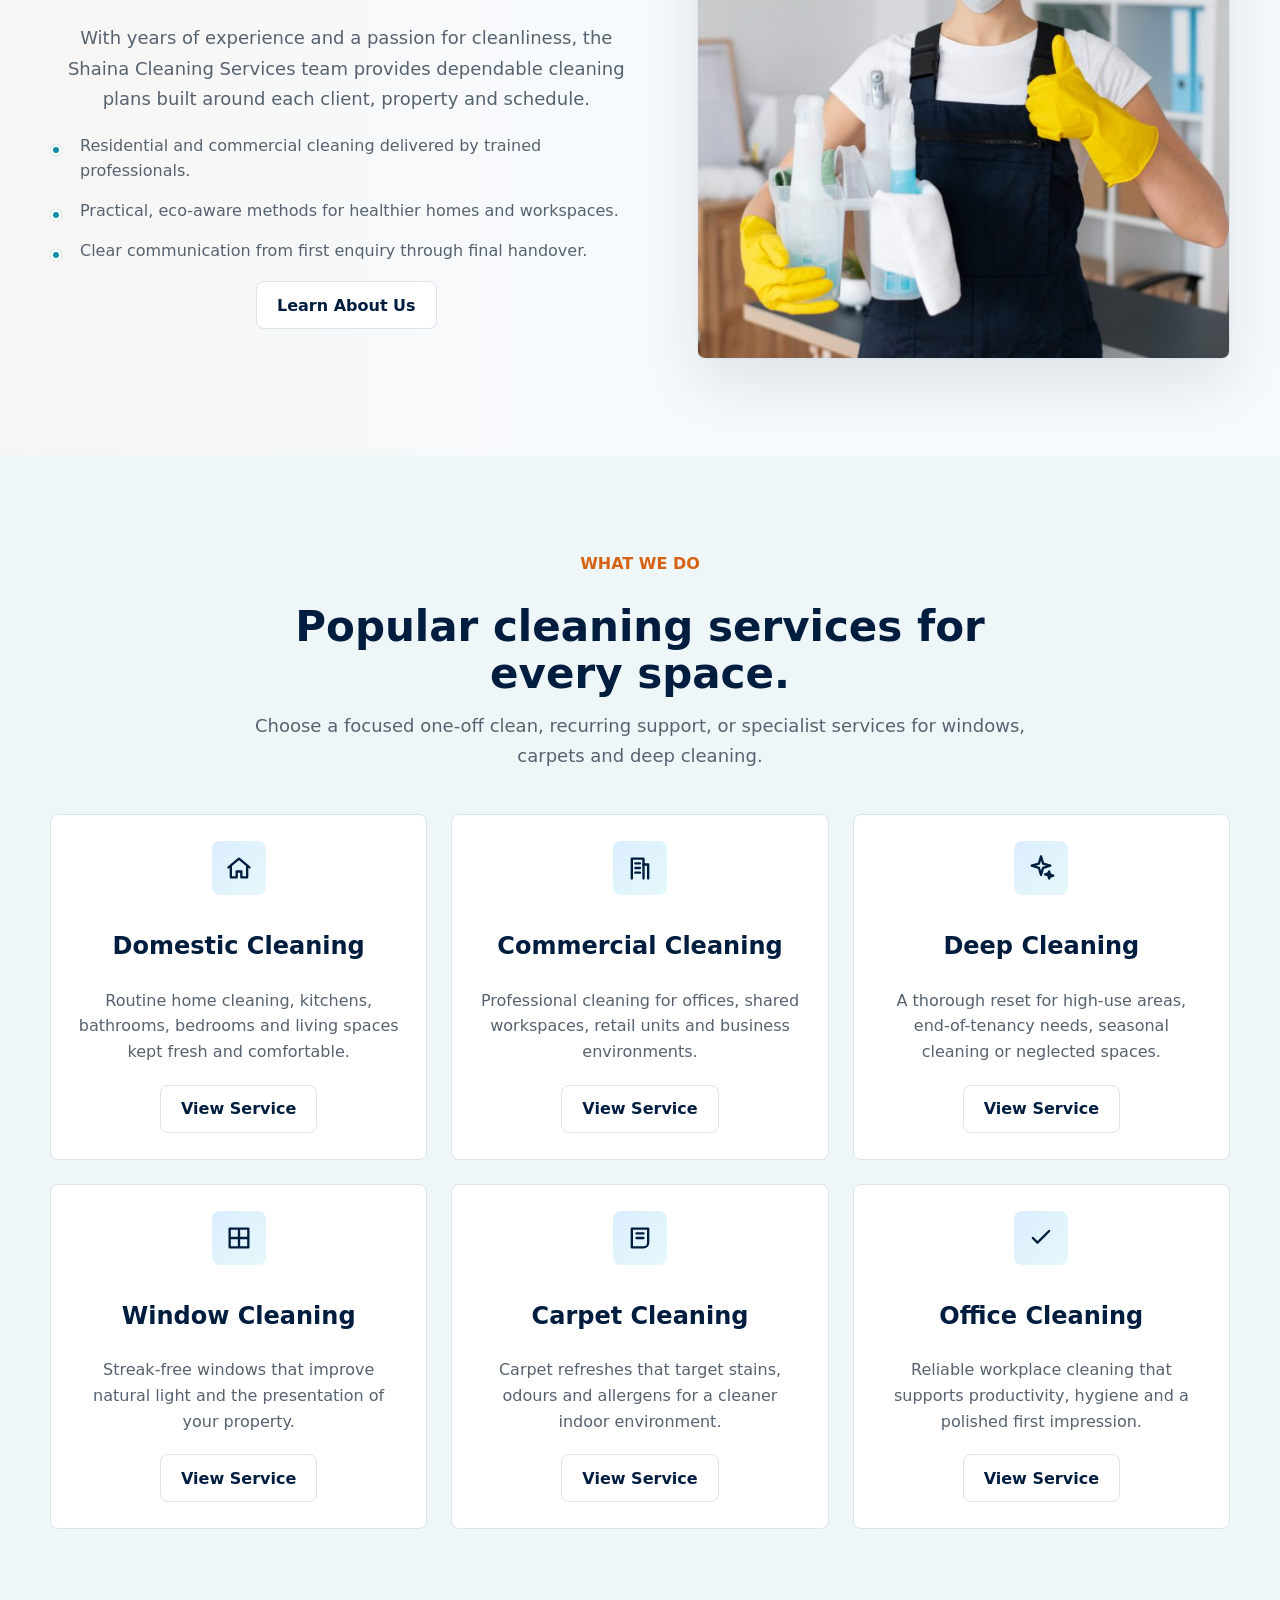
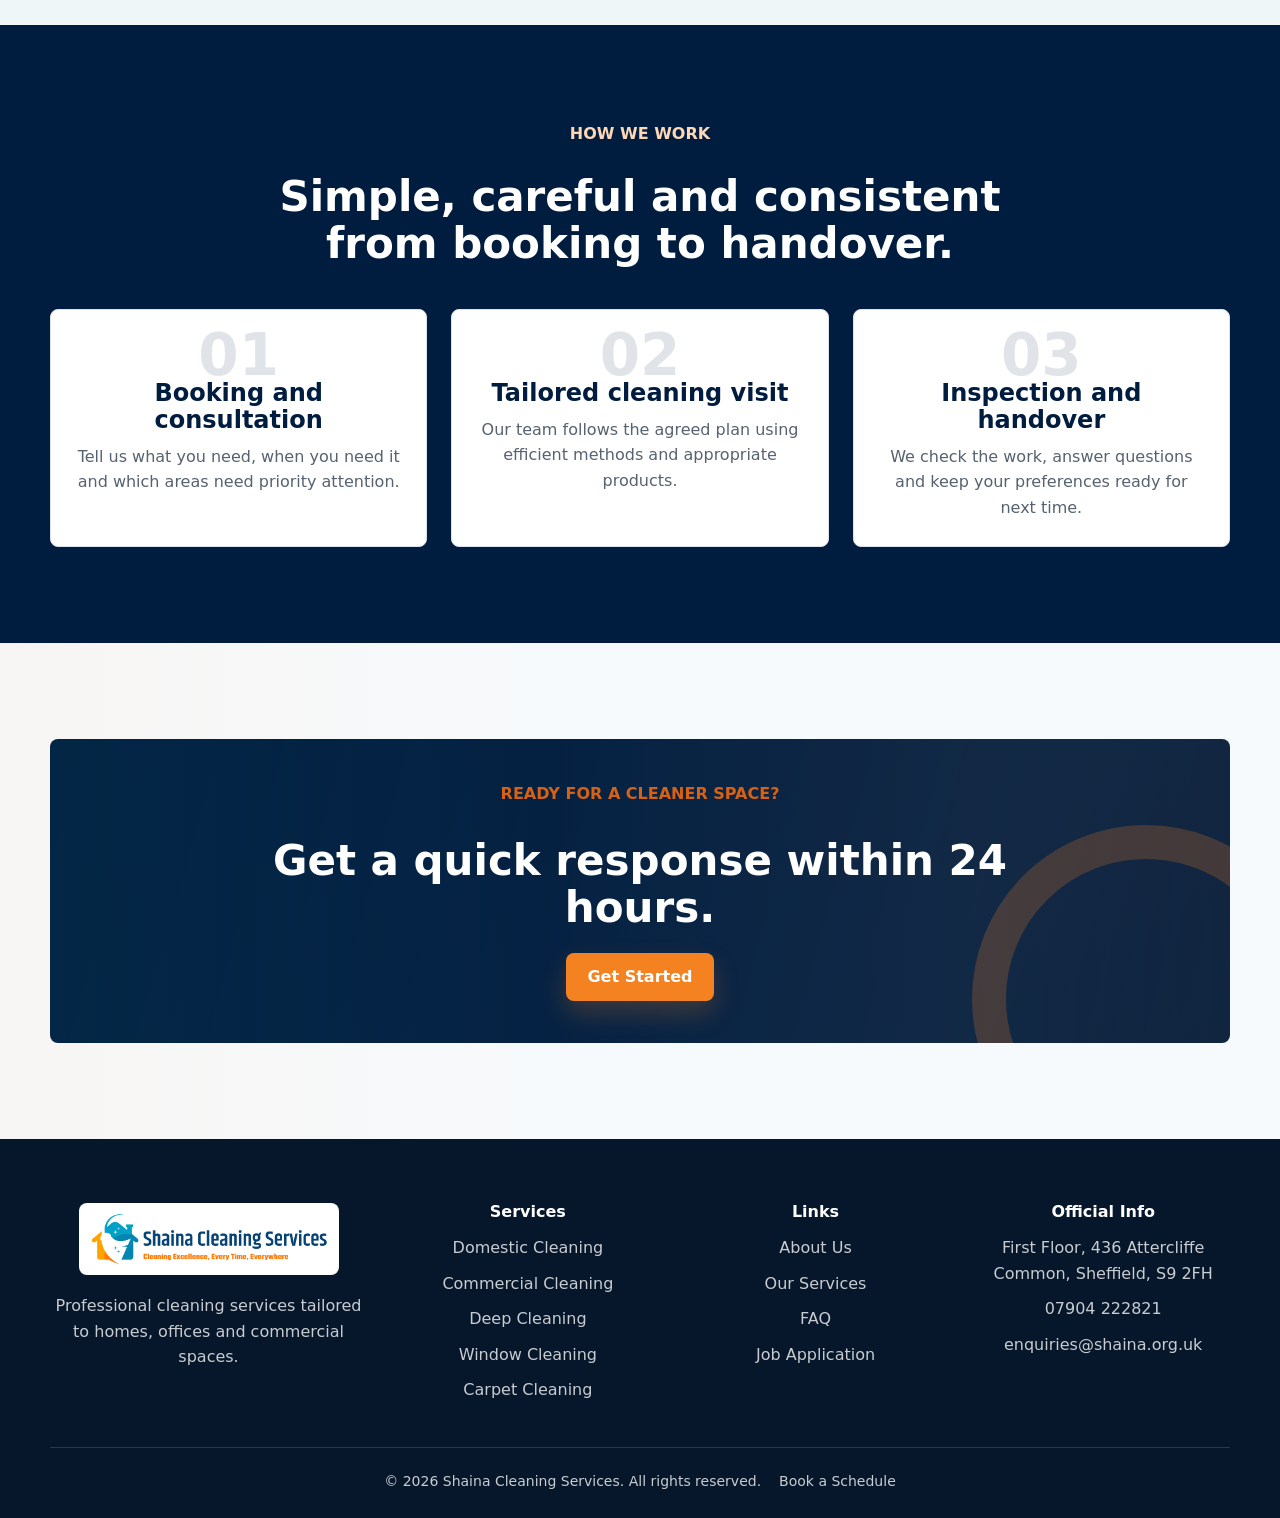
==== commit 739b8184: "Restore hero schedule CTA" ====
--- a/index.html
+++ b/index.html
@@ -81,7 +81,7 @@
               <span>Local Sheffield office</span>
             </div>
             <div class="hero-actions">
-              <a class="button button-primary" href="mailto:info@shaina.org.uk">info@shaina.org.uk</a>
+              <a class="button button-primary" href="contact.html#booking">Book a Schedule</a>
               <a class="button button-outline" href="https://www.bark.com/en/gb/company/shaina-cleaning-service/klVMV/?show_reviews=true">Read Reviews</a>
             </div>
             <div class="hero-metrics" aria-label="Shaina highlights">
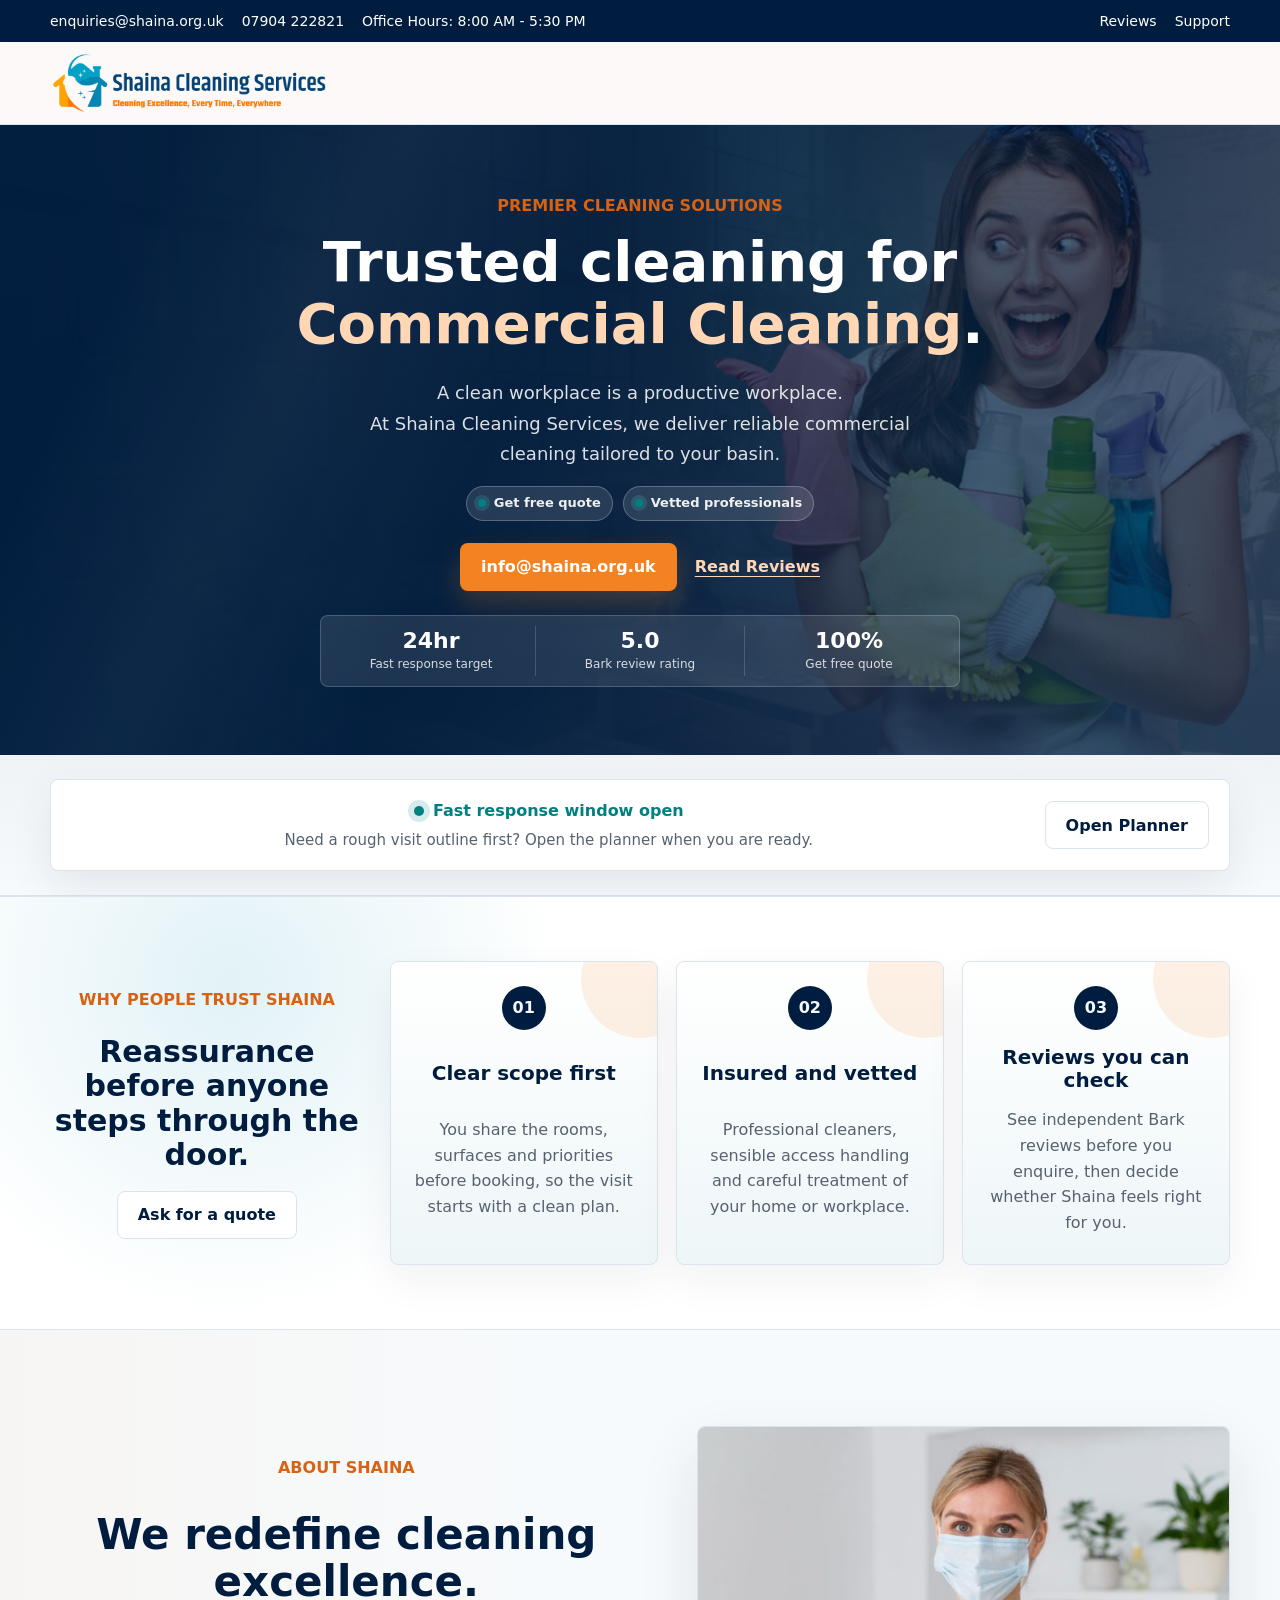
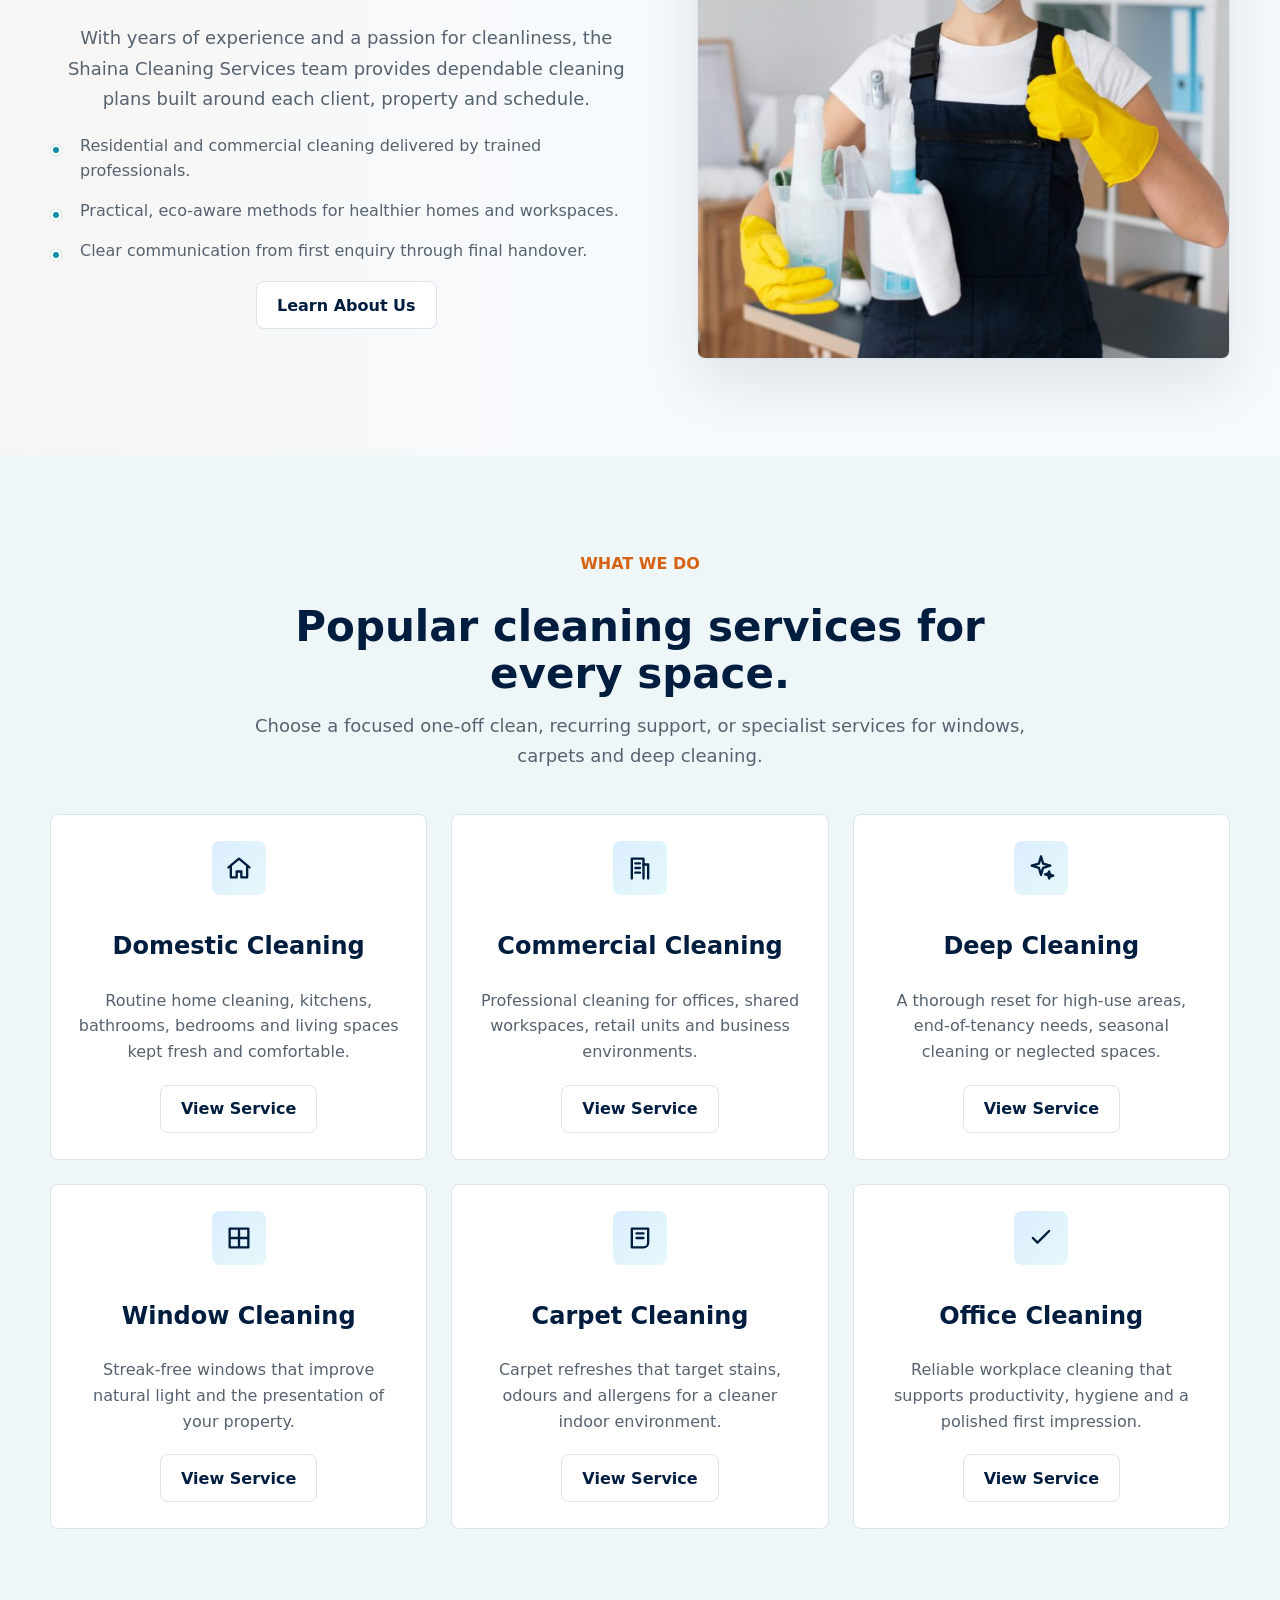
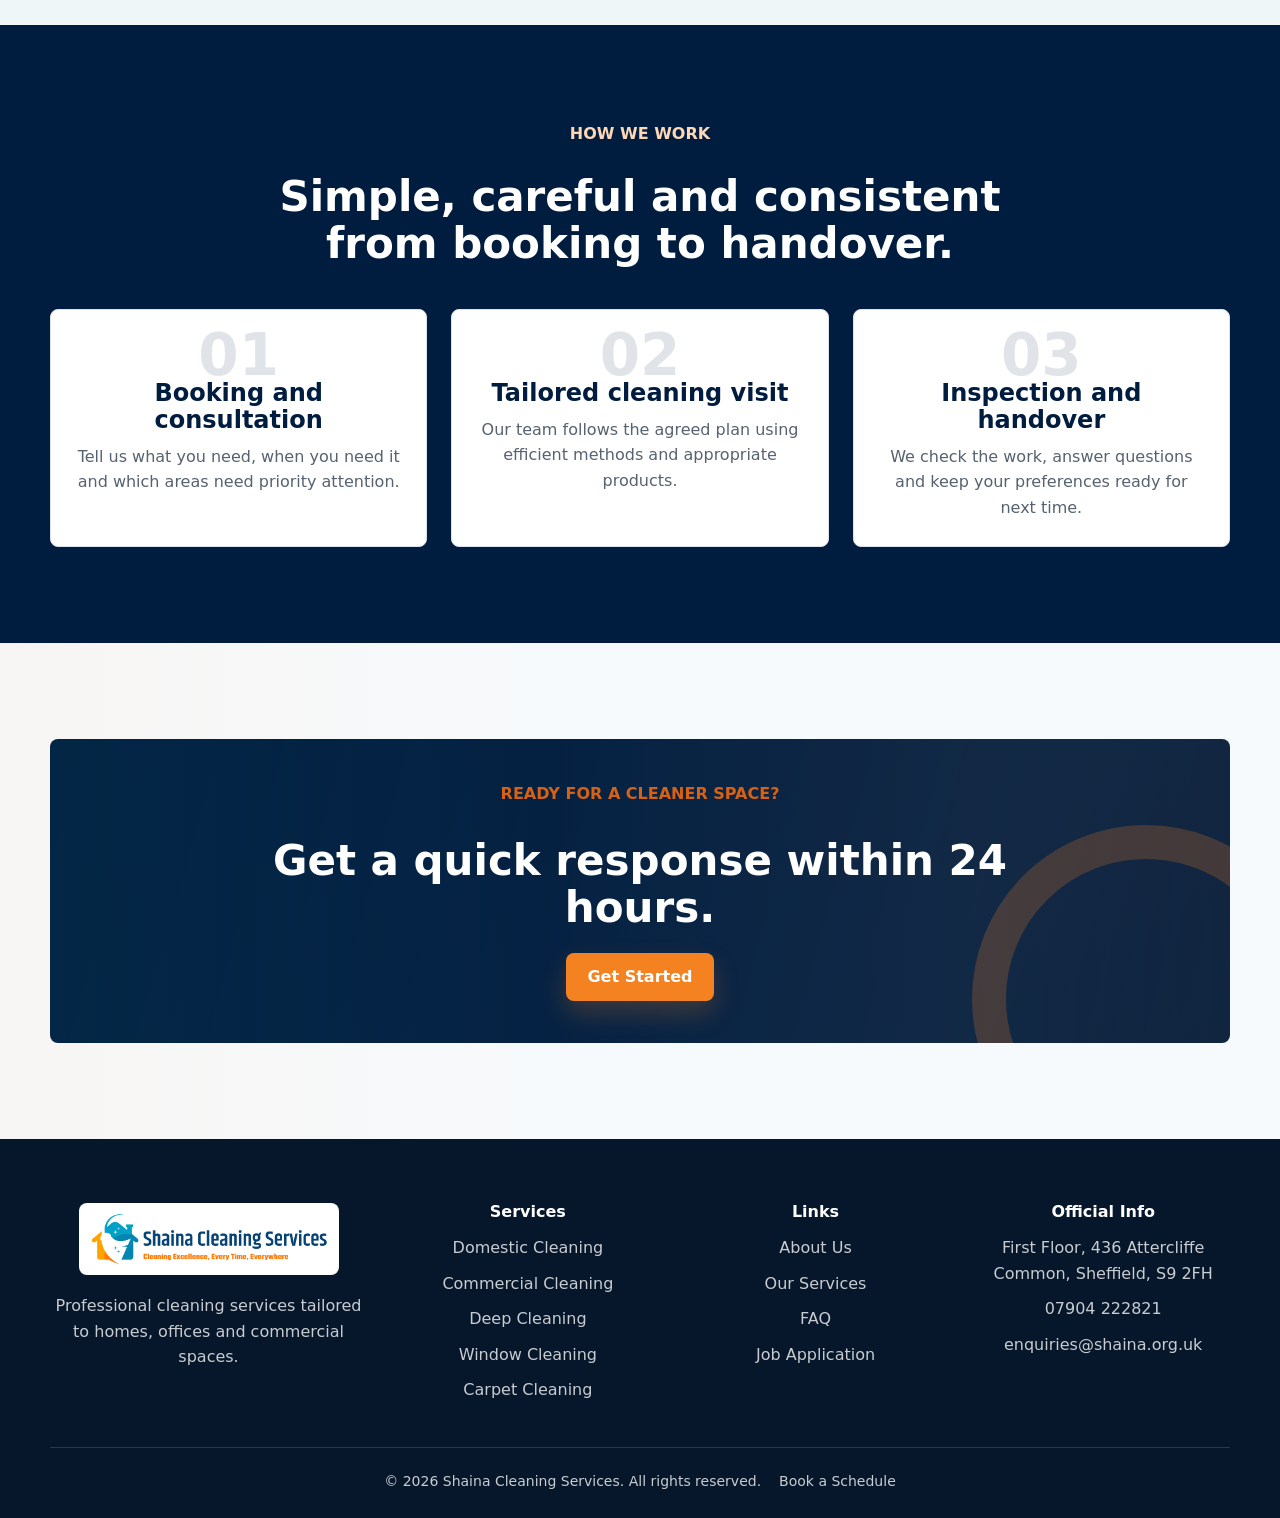
==== commit b429fb31: "Simplify header and update homepage CTA" ====
--- a/index.html
+++ b/index.html
@@ -31,37 +31,6 @@
         <a class="brand" href="index.html" aria-label="Shaina Cleaning Services home">
           <img src="assets/img/shaina-logo.png" width="1600" height="347" alt="Shaina Cleaning Services">
         </a>
-        <nav aria-label="Primary navigation">
-          <ul class="nav-links">
-            <li><a class="nav-link" data-nav-link href="index.html">Home</a></li>
-            <li><a class="nav-link" data-nav-link href="about.html">About</a></li>
-            <li><a class="nav-link" data-nav-link href="services.html">Services</a></li>
-            <li><a class="nav-link" data-nav-link href="faq.html">FAQ</a></li>
-            <li><a class="nav-link" data-nav-link href="job-application.html">Jobs</a></li>
-            <li><a class="nav-link" data-nav-link href="contact.html">Contact</a></li>
-          </ul>
-        </nav>
-        <div class="nav-actions">
-          <button class="theme-toggle" type="button" data-theme-toggle aria-label="Use dark mode" aria-pressed="false"></button>
-          <a class="button button-primary" href="contact.html#booking">Book a Schedule</a>
-          <button class="menu-toggle" type="button" data-menu-toggle aria-expanded="false" aria-controls="mobile-nav" aria-label="Open menu">
-            <span class="menu-lines" aria-hidden="true"></span>
-          </button>
-        </div>
-      </div>
-      <div class="mobile-panel" id="mobile-nav" data-mobile-panel>
-        <div class="container">
-          <nav aria-label="Mobile navigation">
-            <a class="nav-link" data-nav-link href="index.html">Home</a>
-            <a class="nav-link" data-nav-link href="about.html">About</a>
-            <a class="nav-link" data-nav-link href="services.html">Services</a>
-            <a class="nav-link" data-nav-link href="faq.html">FAQ</a>
-            <a class="nav-link" data-nav-link href="job-application.html">Jobs</a>
-            <a class="nav-link" data-nav-link href="contact.html">Contact</a>
-            <button class="theme-toggle" type="button" data-theme-toggle aria-label="Use dark mode" aria-pressed="false"></button>
-            <a class="button button-primary button-full" href="contact.html#booking">Book a Schedule</a>
-          </nav>
-        </div>
       </div>
     </header>
 
@@ -74,14 +43,14 @@
           <div class="hero-content" data-reveal>
             <p class="eyebrow">Premier cleaning solutions</p>
             <h1>Trusted cleaning <span class="hero-for">for</span> <span class="rotating-line"><span class="rotating-word" data-rotating-word>Offices</span><span class="rotating-punctuation">.</span></span></h1>
-            <p class="lead">Professional cleaning services with clear quotes, insured teams and practical support for offices, commercial spaces and specialist sites across Sheffield.</p>
+            <p class="lead">A clean workplace is a productive workplace.<br>At Shaina Cleaning Services, we deliver reliable commercial cleaning tailored to your basin.</p>
             <div class="trust-chips" aria-label="Trust highlights">
-              <span>Insured cleaning teams</span>
+              <span>Get free quote</span>
               <span>Vetted professionals</span>
               <span>Local Sheffield office</span>
             </div>
             <div class="hero-actions">
-              <a class="button button-primary" href="contact.html#booking">Book a Schedule</a>
+              <a class="button button-primary" href="mailto:info@shaina.org.uk">info@shaina.org.uk</a>
               <a class="button button-outline" href="https://www.bark.com/en/gb/company/shaina-cleaning-service/klVMV/?show_reviews=true">Read Reviews</a>
             </div>
             <div class="hero-metrics" aria-label="Shaina highlights">
@@ -95,7 +64,7 @@
               </div>
               <div class="metric">
                 <strong data-count-to="100" data-count-suffix="%">100%</strong>
-                <span>Insured cleaning teams</span>
+                <span>Get free quote</span>
               </div>
             </div>
           </div>
@@ -345,6 +314,6 @@
       </div>
     </footer>
 
-    <script src="assets/js/main.js?v=9" defer></script>
+    <script src="assets/js/main.js?v=11" defer></script>
   </body>
 </html>
